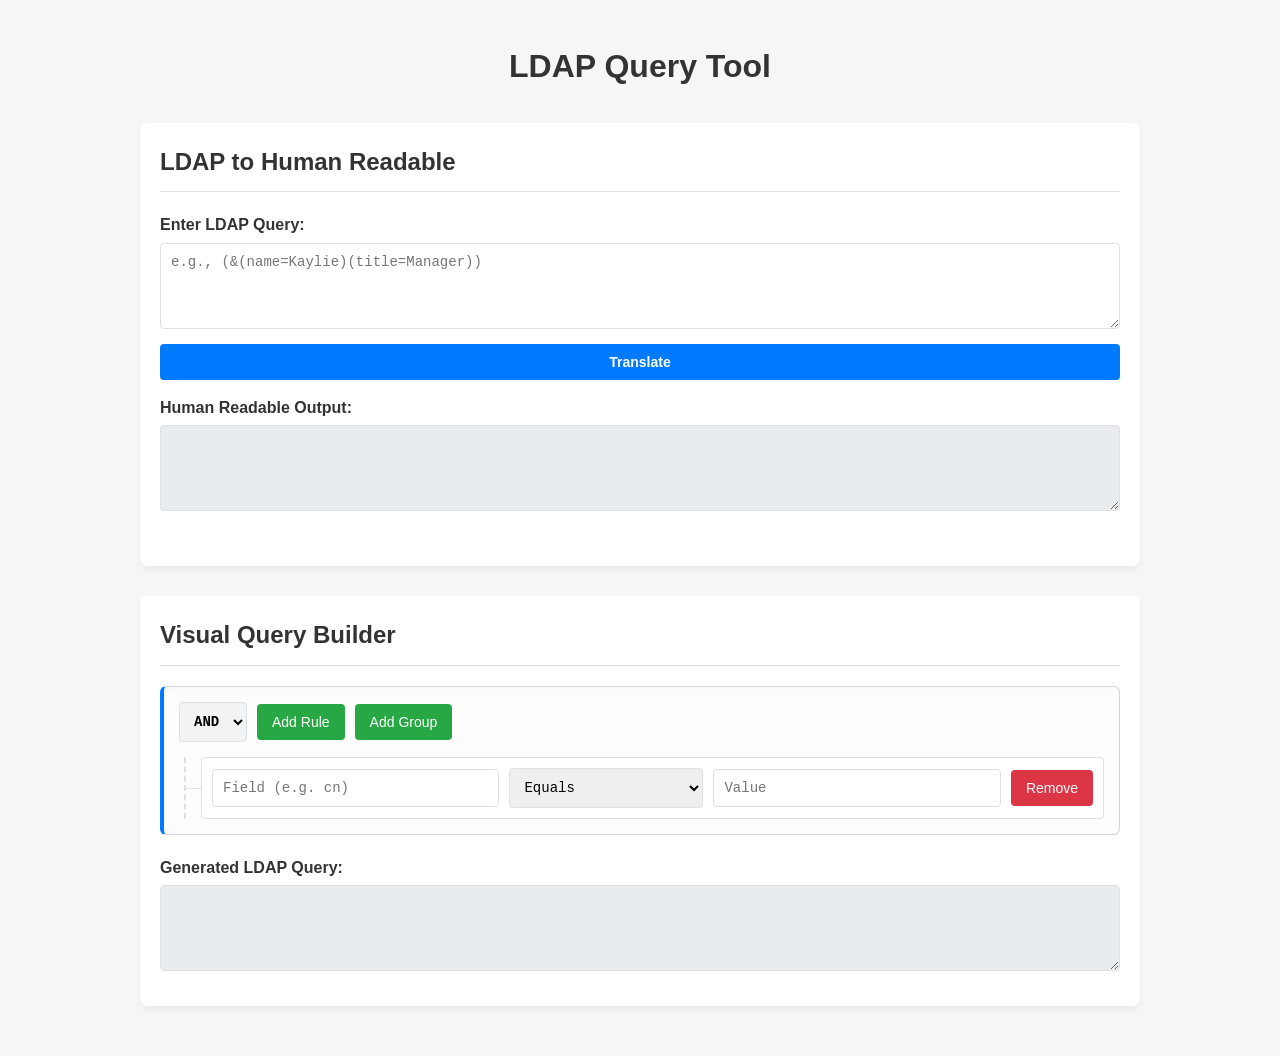
==== index.html @ 87a810b8 "feat: add LDAP query translator and visual builder Implemented a simple HTML/JS/CSS application to h" ====
<!DOCTYPE html>
<html lang="en">
<head>
    <meta charset="UTF-8">
    <meta name="viewport" content="width=device-width, initial-scale=1.0">
    <title>LDAP Query Tool</title>
    <link rel="stylesheet" href="styles.css">
</head>
<body>
    <div class="container">
        <h1>LDAP Query Tool</h1>

        <section id="translator-section" class="card">
            <h2>LDAP to Human Readable</h2>
            <div class="input-group">
                <label for="ldap-input">Enter LDAP Query:</label>
                <textarea id="ldap-input" rows="4" placeholder="e.g., (&(name=Kaylie)(title=Manager))"></textarea>
            </div>
            <button id="translate-btn">Translate</button>
            <div class="output-group">
                <label for="human-output">Human Readable Output:</label>
                <textarea id="human-output" rows="4" readonly></textarea>
            </div>
            <div id="translator-error" class="error-msg"></div>
        </section>

        <section id="builder-section" class="card">
            <h2>Visual Query Builder</h2>
            <div id="query-builder-root" class="query-builder-group">
                <!-- Javascript will populate this root group -->
            </div>

            <div class="output-group">
                <label for="builder-output">Generated LDAP Query:</label>
                <textarea id="builder-output" rows="4" readonly></textarea>
            </div>
        </section>
    </div>

    <!-- Templates for builder -->
    <template id="group-template">
        <div class="group-container">
            <div class="group-header">
                <select class="group-condition">
                    <option value="&">AND</option>
                    <option value="|">OR</option>
                    <option value="!">NOT</option>
                </select>
                <button class="add-rule-btn">Add Rule</button>
                <button class="add-group-btn">Add Group</button>
                <button class="remove-group-btn">Remove</button>
            </div>
            <div class="group-rules"></div>
        </div>
    </template>

    <template id="rule-template">
        <div class="rule-container">
            <input type="text" class="rule-field" placeholder="Field (e.g. cn)">
            <select class="rule-operator">
                <option value="=">Equals</option>
                <option value="~=">Approx (~=)</option>
                <option value=">=">Greater/Equal (>=)</option>
                <option value="<=">Less/Equal (<=)</option>
                <option value="contains">Contains (*val*)</option>
                <option value="starts">Starts With (val*)</option>
                <option value="ends">Ends With (*val)</option>
                <option value="present">Present (=*)</option>
            </select>
            <input type="text" class="rule-value" placeholder="Value">
            <button class="remove-rule-btn">Remove</button>
        </div>
    </template>

    <script src="app.js"></script>
</body>
</html>
---- styles.css ----
:root {
    --bg-color: #f4f7f6;
    --card-bg: #ffffff;
    --text-color: #333333;
    --border-color: #e0e0e0;
    --primary-color: #007bff;
    --primary-hover: #0056b3;
    --danger-color: #dc3545;
    --danger-hover: #a71d2a;
    --group-bg: #fdfdfd;
    --group-border: #d1d5db;
}

body {
    font-family: -apple-system, BlinkMacSystemFont, "Segoe UI", Roboto, Helvetica, Arial, sans-serif;
    background-color: var(--bg-color);
    color: var(--text-color);
    line-height: 1.6;
    margin: 0;
    padding: 20px;
}

.container {
    max-width: 1000px;
    margin: 0 auto;
}

h1 {
    text-align: center;
    margin-bottom: 30px;
}

.card {
    background: var(--card-bg);
    border-radius: 8px;
    padding: 20px;
    box-shadow: 0 4px 6px rgba(0, 0, 0, 0.05);
    margin-bottom: 30px;
}

.card h2 {
    margin-top: 0;
    border-bottom: 1px solid var(--border-color);
    padding-bottom: 10px;
    margin-bottom: 20px;
}

.input-group, .output-group {
    display: flex;
    flex-direction: column;
    margin-bottom: 15px;
}

label {
    font-weight: bold;
    margin-bottom: 5px;
}

textarea, input[type="text"], select {
    padding: 10px;
    border: 1px solid var(--border-color);
    border-radius: 4px;
    font-family: monospace;
    font-size: 14px;
}

textarea {
    resize: vertical;
}

textarea[readonly] {
    background-color: #e9ecef;
    color: #495057;
}

button {
    padding: 10px 15px;
    border: none;
    border-radius: 4px;
    cursor: pointer;
    font-size: 14px;
    transition: background-color 0.2s;
}

#translate-btn {
    background-color: var(--primary-color);
    color: white;
    width: 100%;
    margin-bottom: 15px;
    font-weight: bold;
}

#translate-btn:hover {
    background-color: var(--primary-hover);
}

.error-msg {
    color: var(--danger-color);
    font-weight: bold;
    min-height: 20px;
}

/* Builder Styles */

.query-builder-group {
    margin-bottom: 20px;
}

.group-container {
    background-color: var(--group-bg);
    border: 1px solid var(--group-border);
    border-radius: 6px;
    padding: 15px;
    margin-top: 10px;
    margin-bottom: 10px;
    position: relative;
    box-shadow: inset 0 2px 4px rgba(0, 0, 0, 0.02);
}

.group-container::before {
    content: '';
    position: absolute;
    left: -15px;
    top: 20px;
    width: 15px;
    height: 1px;
    background-color: var(--group-border);
}

.root-group::before {
    display: none;
}

.root-group {
    margin-top: 0;
    margin-left: 0;
    border-left: 4px solid var(--primary-color);
}

.group-header {
    display: flex;
    gap: 10px;
    margin-bottom: 15px;
    align-items: center;
}

.group-condition {
    font-weight: bold;
    background-color: #f1f3f5;
}

.add-rule-btn, .add-group-btn {
    background-color: #28a745;
    color: white;
}

.add-rule-btn:hover, .add-group-btn:hover {
    background-color: #218838;
}

.remove-group-btn, .remove-rule-btn {
    background-color: var(--danger-color);
    color: white;
    margin-left: auto;
}

.remove-group-btn:hover, .remove-rule-btn:hover {
    background-color: var(--danger-hover);
}

.group-rules {
    display: flex;
    flex-direction: column;
    gap: 10px;
    padding-left: 15px;
    border-left: 2px dashed var(--border-color);
    margin-left: 5px;
}

.rule-container {
    display: flex;
    gap: 10px;
    align-items: center;
    background: #fff;
    padding: 10px;
    border: 1px solid var(--border-color);
    border-radius: 4px;
    position: relative;
}

.rule-container::before {
    content: '';
    position: absolute;
    left: -17px;
    top: 50%;
    width: 17px;
    height: 1px;
    background-color: var(--border-color);
}

.rule-field, .rule-value {
    flex: 1;
}

.rule-operator {
    flex: 0 0 150px;
}

@media (max-width: 768px) {
    .rule-container {
        flex-direction: column;
        align-items: stretch;
    }
    .rule-container::before {
        display: none;
    }
    .remove-group-btn, .remove-rule-btn {
        margin-left: 0;
        margin-top: 10px;
    }
}
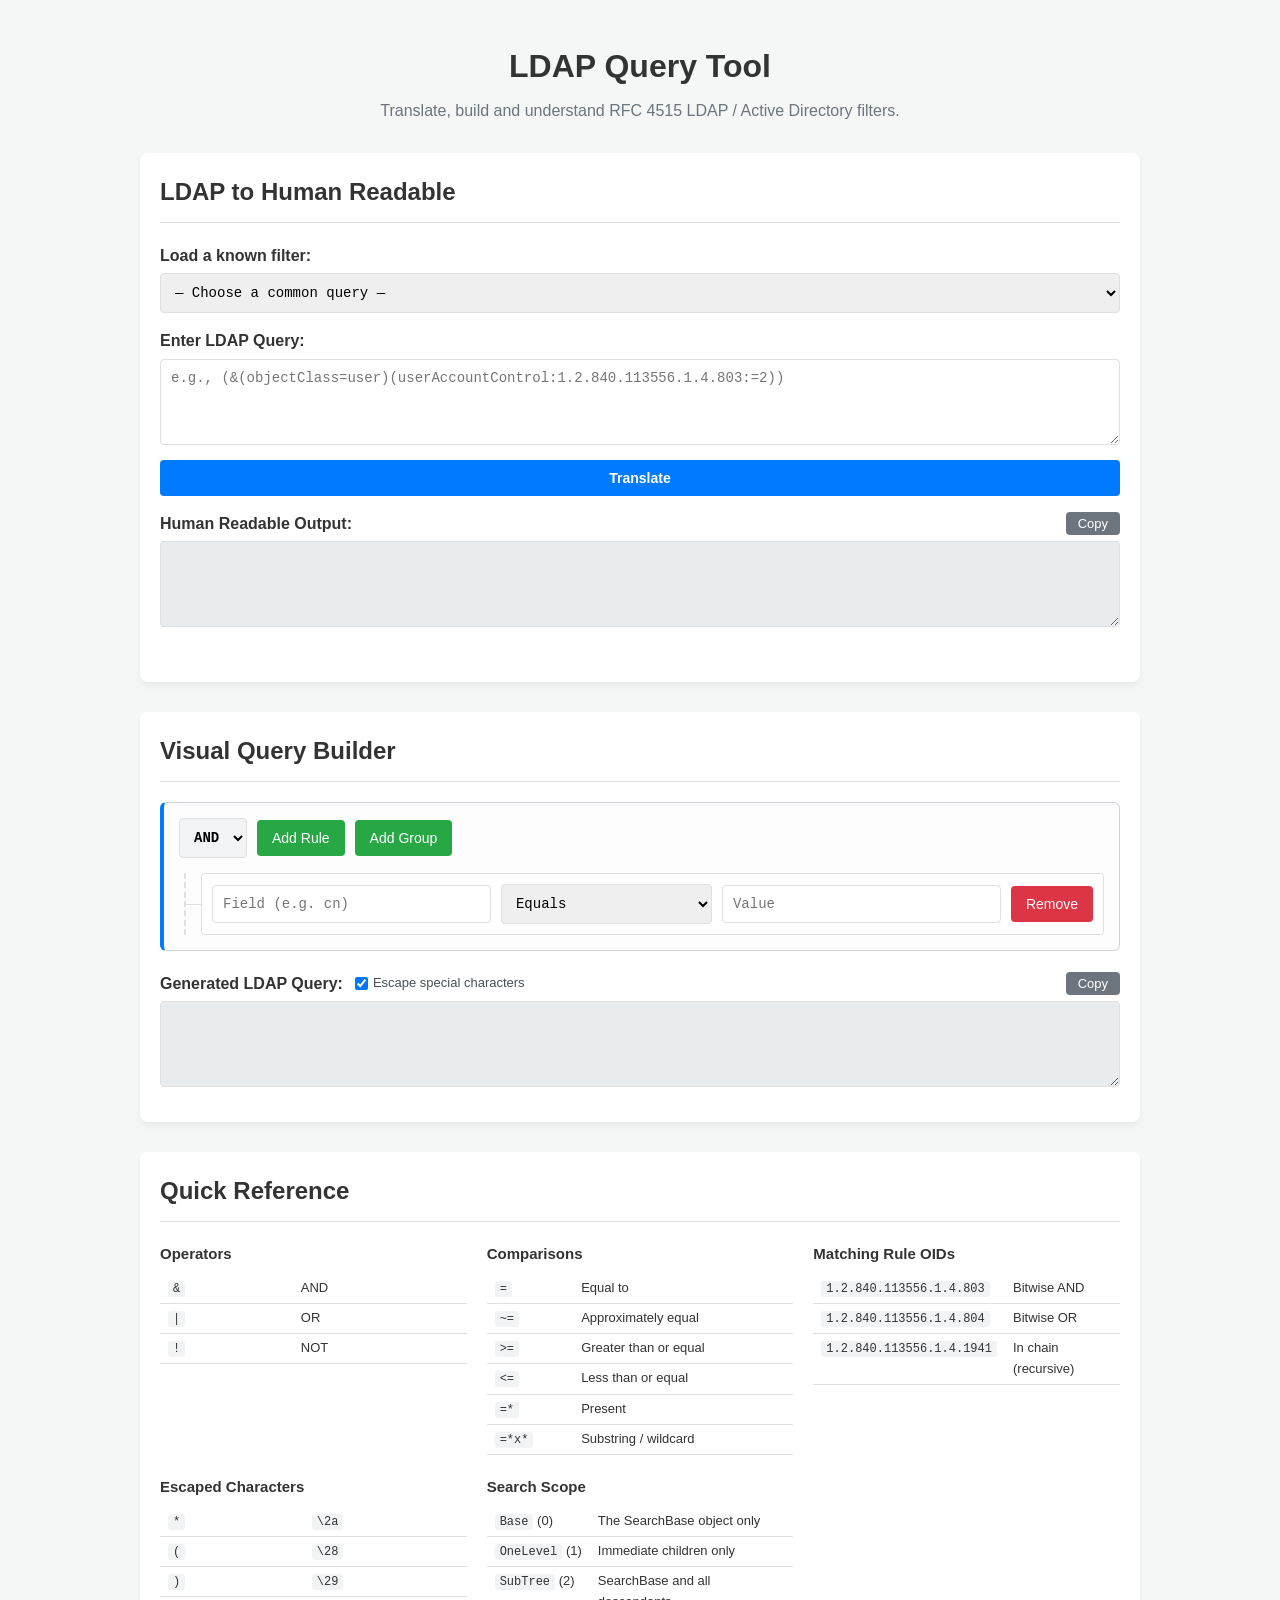
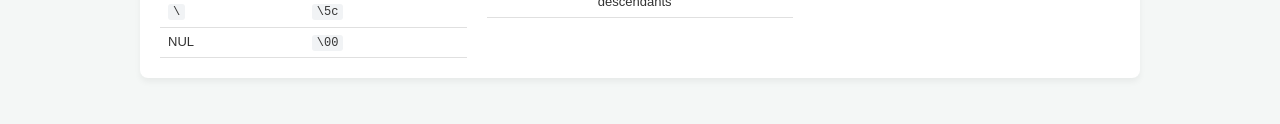
==== commit 663dab91: "feat: add extensible match, UAC decoding, escaping and query presets Expand the LDAP tool to cover t" ====
--- a/index.html
+++ b/index.html
@@ -9,16 +9,28 @@
 <body>
     <div class="container">
         <h1>LDAP Query Tool</h1>
+        <p class="subtitle">Translate, build and understand RFC 4515 LDAP / Active Directory filters.</p>
 
         <section id="translator-section" class="card">
             <h2>LDAP to Human Readable</h2>
+
+            <div class="input-group">
+                <label for="preset-select">Load a known filter:</label>
+                <select id="preset-select">
+                    <option value="">— Choose a common query —</option>
+                </select>
+            </div>
+
             <div class="input-group">
                 <label for="ldap-input">Enter LDAP Query:</label>
-                <textarea id="ldap-input" rows="4" placeholder="e.g., (&(name=Kaylie)(title=Manager))"></textarea>
+                <textarea id="ldap-input" rows="4" placeholder="e.g., (&(objectClass=user)(userAccountControl:1.2.840.113556.1.4.803:=2))"></textarea>
             </div>
             <button id="translate-btn">Translate</button>
             <div class="output-group">
-                <label for="human-output">Human Readable Output:</label>
+                <div class="output-header">
+                    <label for="human-output">Human Readable Output:</label>
+                    <button id="copy-human-btn" class="copy-btn" type="button">Copy</button>
+                </div>
                 <textarea id="human-output" rows="4" readonly></textarea>
             </div>
             <div id="translator-error" class="error-msg"></div>
@@ -31,11 +43,72 @@
             </div>
 
             <div class="output-group">
-                <label for="builder-output">Generated LDAP Query:</label>
+                <div class="output-header">
+                    <label for="builder-output">Generated LDAP Query:</label>
+                    <label class="escape-label" title="Hex-escape *, (, ), \\ and NUL inside values (RFC 4515)">
+                        <input type="checkbox" id="escape-toggle" checked>
+                        Escape special characters
+                    </label>
+                    <button id="copy-builder-btn" class="copy-btn" type="button">Copy</button>
+                </div>
                 <textarea id="builder-output" rows="4" readonly></textarea>
             </div>
         </section>
+
+        <section id="reference-section" class="card">
+            <h2>Quick Reference</h2>
+            <div class="reference-grid">
+                <div>
+                    <h3>Operators</h3>
+                    <table class="ref-table">
+                        <tr><td><code>&amp;</code></td><td>AND</td></tr>
+                        <tr><td><code>|</code></td><td>OR</td></tr>
+                        <tr><td><code>!</code></td><td>NOT</td></tr>
+                    </table>
+                </div>
+                <div>
+                    <h3>Comparisons</h3>
+                    <table class="ref-table">
+                        <tr><td><code>=</code></td><td>Equal to</td></tr>
+                        <tr><td><code>~=</code></td><td>Approximately equal</td></tr>
+                        <tr><td><code>&gt;=</code></td><td>Greater than or equal</td></tr>
+                        <tr><td><code>&lt;=</code></td><td>Less than or equal</td></tr>
+                        <tr><td><code>=*</code></td><td>Present</td></tr>
+                        <tr><td><code>=*x*</code></td><td>Substring / wildcard</td></tr>
+                    </table>
+                </div>
+                <div>
+                    <h3>Matching Rule OIDs</h3>
+                    <table class="ref-table">
+                        <tr><td><code>1.2.840.113556.1.4.803</code></td><td>Bitwise AND</td></tr>
+                        <tr><td><code>1.2.840.113556.1.4.804</code></td><td>Bitwise OR</td></tr>
+                        <tr><td><code>1.2.840.113556.1.4.1941</code></td><td>In chain (recursive)</td></tr>
+                    </table>
+                </div>
+                <div>
+                    <h3>Escaped Characters</h3>
+                    <table class="ref-table">
+                        <tr><td><code>*</code></td><td><code>\2a</code></td></tr>
+                        <tr><td><code>(</code></td><td><code>\28</code></td></tr>
+                        <tr><td><code>)</code></td><td><code>\29</code></td></tr>
+                        <tr><td><code>\</code></td><td><code>\5c</code></td></tr>
+                        <tr><td>NUL</td><td><code>\00</code></td></tr>
+                    </table>
+                </div>
+                <div>
+                    <h3>Search Scope</h3>
+                    <table class="ref-table">
+                        <tr><td><code>Base</code> (0)</td><td>The SearchBase object only</td></tr>
+                        <tr><td><code>OneLevel</code> (1)</td><td>Immediate children only</td></tr>
+                        <tr><td><code>SubTree</code> (2)</td><td>SearchBase and all descendants</td></tr>
+                    </table>
+                </div>
+            </div>
+        </section>
     </div>
+
+    <!-- Shared autocomplete source for attribute fields -->
+    <datalist id="attribute-list"></datalist>
 
     <!-- Templates for builder -->
     <template id="group-template">
@@ -56,22 +129,26 @@
 
     <template id="rule-template">
         <div class="rule-container">
-            <input type="text" class="rule-field" placeholder="Field (e.g. cn)">
+            <input type="text" class="rule-field" placeholder="Field (e.g. cn)" list="attribute-list">
             <select class="rule-operator">
                 <option value="=">Equals</option>
                 <option value="~=">Approx (~=)</option>
-                <option value=">=">Greater/Equal (>=)</option>
-                <option value="<=">Less/Equal (<=)</option>
+                <option value=">=">Greater/Equal (&gt;=)</option>
+                <option value="<=">Less/Equal (&lt;=)</option>
                 <option value="contains">Contains (*val*)</option>
                 <option value="starts">Starts With (val*)</option>
                 <option value="ends">Ends With (*val)</option>
                 <option value="present">Present (=*)</option>
+                <option value="bit_and">Bitwise AND (:803:=)</option>
+                <option value="bit_or">Bitwise OR (:804:=)</option>
+                <option value="in_chain">In Chain (:1941:=)</option>
             </select>
             <input type="text" class="rule-value" placeholder="Value">
             <button class="remove-rule-btn">Remove</button>
         </div>
     </template>
 
+    <script src="ldap-data.js"></script>
     <script src="app.js"></script>
 </body>
 </html>
--- a/styles.css
+++ b/styles.css
@@ -27,7 +27,14 @@
 
 h1 {
     text-align: center;
+    margin-bottom: 5px;
+}
+
+.subtitle {
+    text-align: center;
+    margin-top: 0;
     margin-bottom: 30px;
+    color: #6c757d;
 }
 
 .card {
@@ -98,6 +105,89 @@
     color: var(--danger-color);
     font-weight: bold;
     min-height: 20px;
+}
+
+/* Output header: label + copy button + options on one row */
+.output-header {
+    display: flex;
+    align-items: center;
+    gap: 12px;
+    margin-bottom: 5px;
+    flex-wrap: wrap;
+}
+
+.output-header label {
+    margin-bottom: 0;
+}
+
+.copy-btn {
+    background-color: #6c757d;
+    color: white;
+    padding: 4px 12px;
+    font-size: 13px;
+    margin-left: auto;
+}
+
+.copy-btn:hover {
+    background-color: #5a6268;
+}
+
+.copy-btn.copied {
+    background-color: #28a745;
+}
+
+.escape-label {
+    font-weight: normal;
+    font-size: 13px;
+    display: inline-flex;
+    align-items: center;
+    gap: 5px;
+    cursor: pointer;
+    color: #495057;
+}
+
+.escape-label input {
+    margin: 0;
+}
+
+#preset-select {
+    cursor: pointer;
+}
+
+/* Quick reference */
+.reference-grid {
+    display: grid;
+    grid-template-columns: repeat(auto-fit, minmax(240px, 1fr));
+    gap: 20px;
+}
+
+.reference-grid h3 {
+    margin: 0 0 8px;
+    font-size: 15px;
+}
+
+.ref-table {
+    width: 100%;
+    border-collapse: collapse;
+    font-size: 13px;
+}
+
+.ref-table td {
+    padding: 4px 8px;
+    border-bottom: 1px solid var(--border-color);
+    vertical-align: top;
+}
+
+.ref-table td:first-child {
+    white-space: nowrap;
+}
+
+.ref-table code {
+    background-color: #f1f3f5;
+    padding: 1px 5px;
+    border-radius: 3px;
+    font-size: 12px;
+    word-break: break-all;
 }
 
 /* Builder Styles */
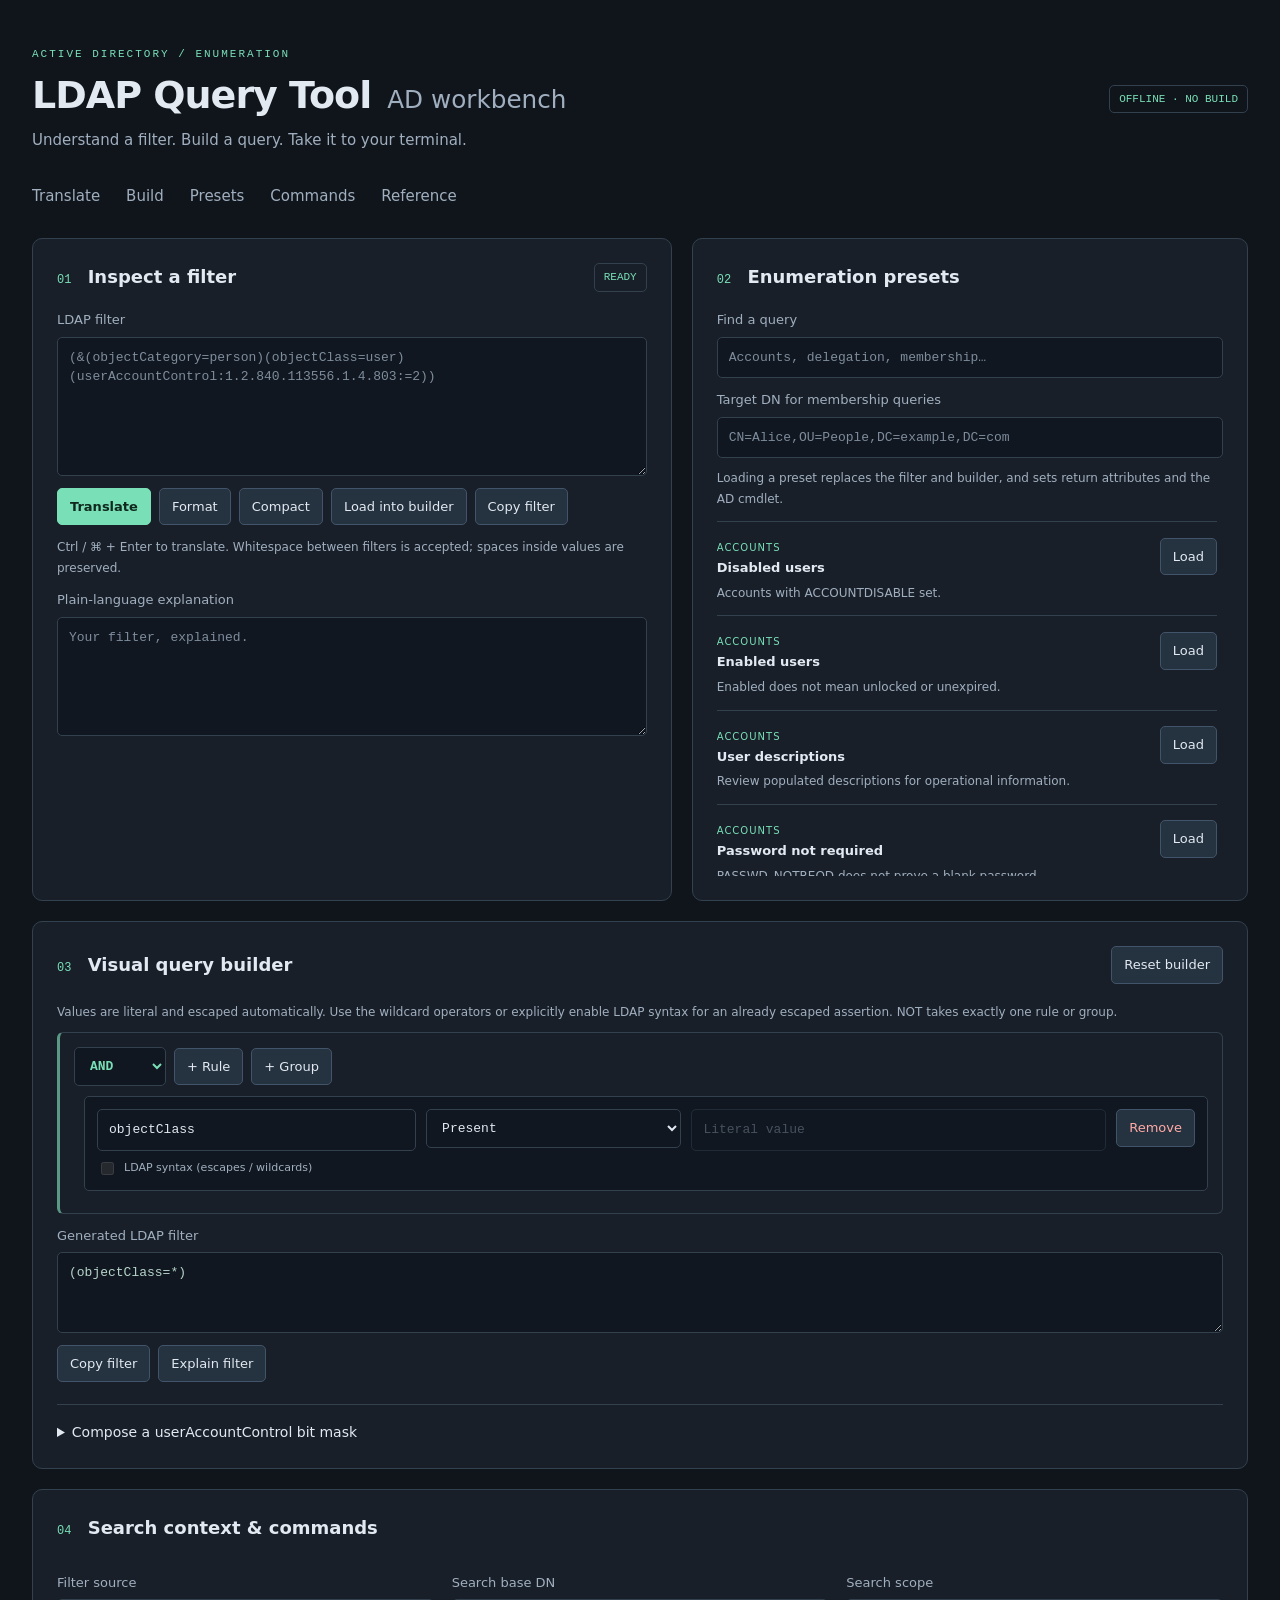
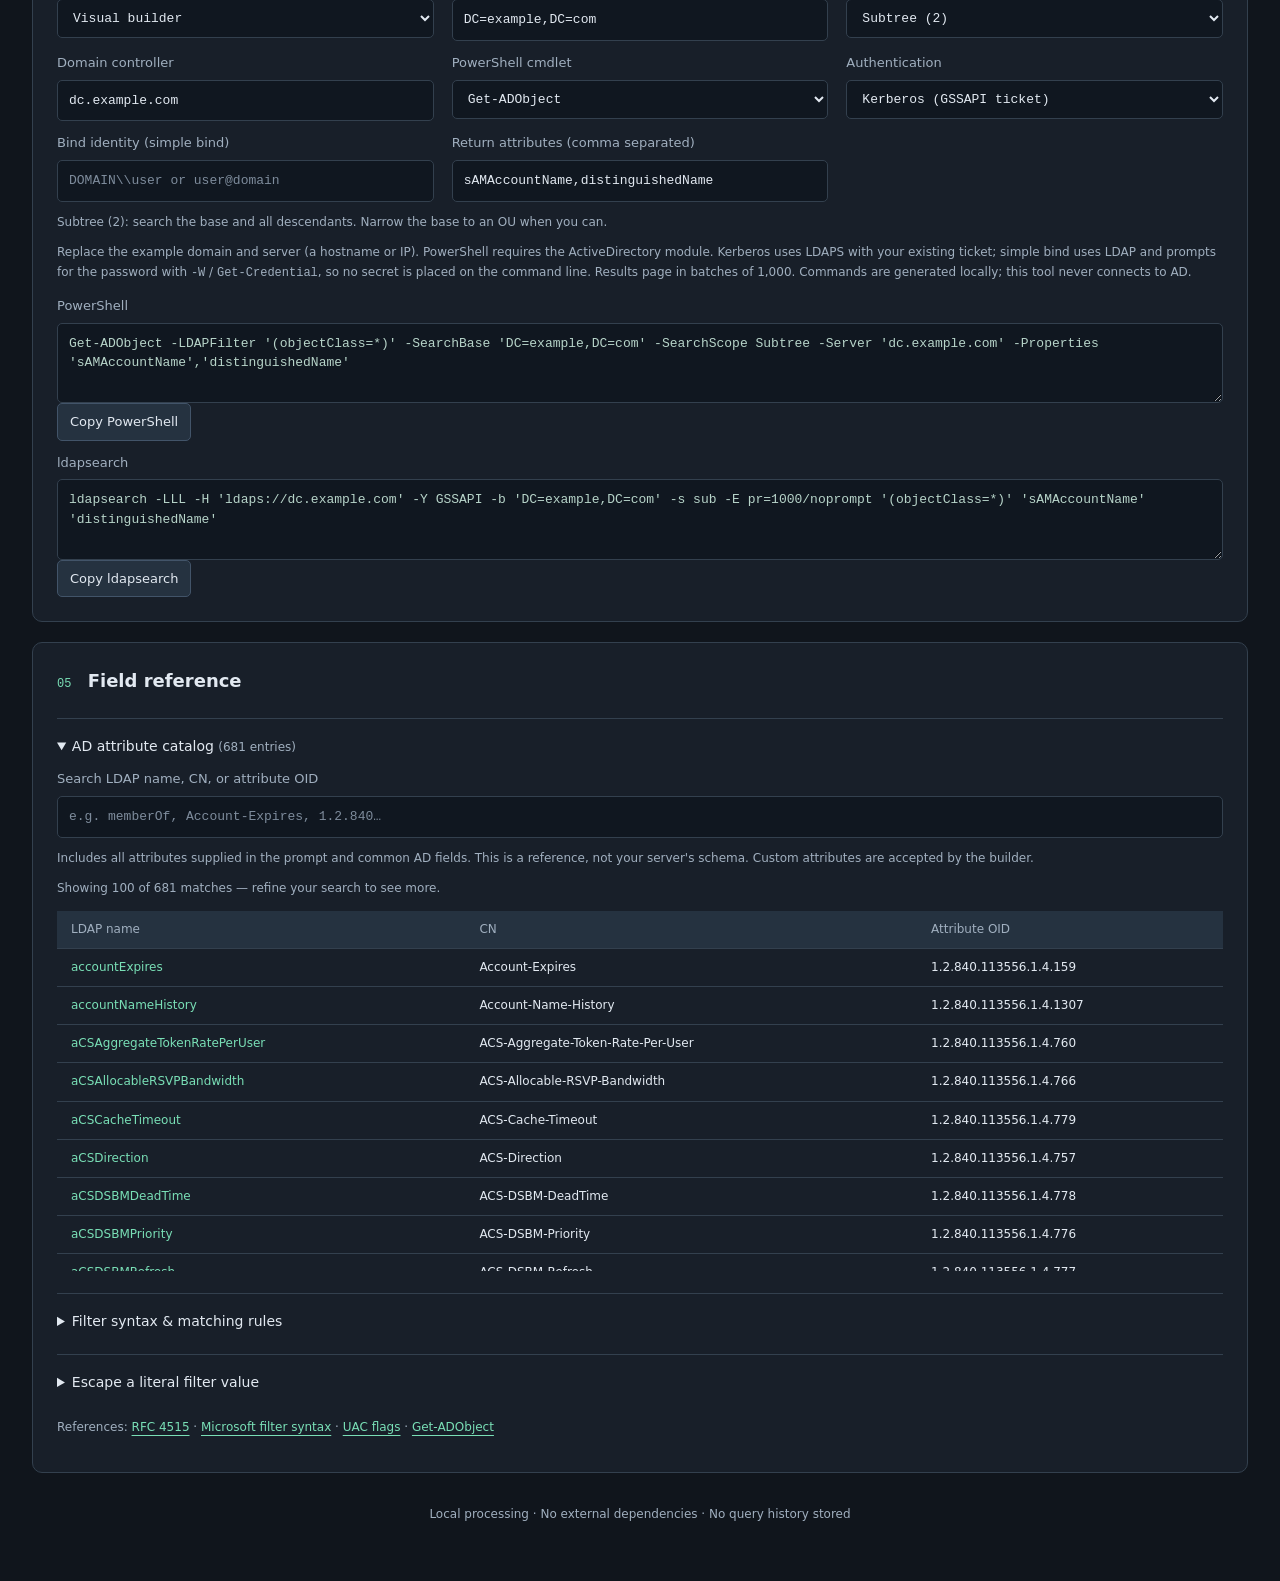
==== commit 010b71e5: "feat: rebuild as offline AD workbench with command generation Adopt a rigorous, dependency-free LDAP" ====
--- a/index.html
+++ b/index.html
@@ -3,152 +3,119 @@
 <head>
     <meta charset="UTF-8">
     <meta name="viewport" content="width=device-width, initial-scale=1.0">
-    <title>LDAP Query Tool</title>
+    <meta name="description" content="An offline LDAP filter workbench for Active Directory enumeration.">
+    <title>LDAP Query Tool · AD Workbench</title>
     <link rel="stylesheet" href="styles.css">
 </head>
 <body>
-    <div class="container">
-        <h1>LDAP Query Tool</h1>
-        <p class="subtitle">Translate, build and understand RFC 4515 LDAP / Active Directory filters.</p>
-
+<main class="container">
+    <header class="page-header">
+        <div><p class="eyebrow">ACTIVE DIRECTORY / ENUMERATION</p><h1>LDAP Query Tool<span>AD workbench</span></h1><p>Understand a filter. Build a query. Take it to your terminal.</p></div>
+        <span class="badge">OFFLINE · NO BUILD</span>
+    </header>
+    <nav aria-label="Workbench sections"><a href="#translator-section">Translate</a><a href="#builder-section">Build</a><a href="#presets-section">Presets</a><a href="#commands-section">Commands</a><a href="#reference-section">Reference</a></nav>
+    <div class="workspace">
         <section id="translator-section" class="card">
-            <h2>LDAP to Human Readable</h2>
-
-            <div class="input-group">
-                <label for="preset-select">Load a known filter:</label>
-                <select id="preset-select">
-                    <option value="">— Choose a common query —</option>
-                </select>
-            </div>
-
-            <div class="input-group">
-                <label for="ldap-input">Enter LDAP Query:</label>
-                <textarea id="ldap-input" rows="4" placeholder="e.g., (&(objectClass=user)(userAccountControl:1.2.840.113556.1.4.803:=2))"></textarea>
-            </div>
-            <button id="translate-btn">Translate</button>
-            <div class="output-group">
-                <div class="output-header">
-                    <label for="human-output">Human Readable Output:</label>
-                    <button id="copy-human-btn" class="copy-btn" type="button">Copy</button>
-                </div>
-                <textarea id="human-output" rows="4" readonly></textarea>
-            </div>
-            <div id="translator-error" class="error-msg"></div>
+            <div class="section-title"><h2><span>01</span> Inspect a filter</h2><span id="filter-status" class="badge">READY</span></div>
+            <label for="ldap-input">LDAP filter</label>
+            <textarea id="ldap-input" rows="6" spellcheck="false" placeholder="(&(objectCategory=person)(objectClass=user)(userAccountControl:1.2.840.113556.1.4.803:=2))"></textarea>
+            <div class="toolbar"><button id="translate-btn" class="primary">Translate</button><button id="format-btn">Format</button><button id="compact-btn">Compact</button><button id="import-btn">Load into builder</button><button data-copy="ldap-input">Copy filter</button></div>
+            <p class="hint">Ctrl / ⌘ + Enter to translate. Whitespace between filters is accepted; spaces inside values are preserved.</p>
+            <div id="translator-error" class="error-msg" role="alert"></div>
+            <label for="human-output">Plain-language explanation</label>
+            <textarea id="human-output" rows="5" readonly placeholder="Your filter, explained."></textarea>
+            <ul id="filter-notes" class="notes"></ul>
         </section>
-
-        <section id="builder-section" class="card">
-            <h2>Visual Query Builder</h2>
-            <div id="query-builder-root" class="query-builder-group">
-                <!-- Javascript will populate this root group -->
-            </div>
-
-            <div class="output-group">
-                <div class="output-header">
-                    <label for="builder-output">Generated LDAP Query:</label>
-                    <label class="escape-label" title="Hex-escape *, (, ), \\ and NUL inside values (RFC 4515)">
-                        <input type="checkbox" id="escape-toggle" checked>
-                        Escape special characters
-                    </label>
-                    <button id="copy-builder-btn" class="copy-btn" type="button">Copy</button>
-                </div>
-                <textarea id="builder-output" rows="4" readonly></textarea>
-            </div>
-        </section>
-
-        <section id="reference-section" class="card">
-            <h2>Quick Reference</h2>
-            <div class="reference-grid">
-                <div>
-                    <h3>Operators</h3>
-                    <table class="ref-table">
-                        <tr><td><code>&amp;</code></td><td>AND</td></tr>
-                        <tr><td><code>|</code></td><td>OR</td></tr>
-                        <tr><td><code>!</code></td><td>NOT</td></tr>
-                    </table>
-                </div>
-                <div>
-                    <h3>Comparisons</h3>
-                    <table class="ref-table">
-                        <tr><td><code>=</code></td><td>Equal to</td></tr>
-                        <tr><td><code>~=</code></td><td>Approximately equal</td></tr>
-                        <tr><td><code>&gt;=</code></td><td>Greater than or equal</td></tr>
-                        <tr><td><code>&lt;=</code></td><td>Less than or equal</td></tr>
-                        <tr><td><code>=*</code></td><td>Present</td></tr>
-                        <tr><td><code>=*x*</code></td><td>Substring / wildcard</td></tr>
-                    </table>
-                </div>
-                <div>
-                    <h3>Matching Rule OIDs</h3>
-                    <table class="ref-table">
-                        <tr><td><code>1.2.840.113556.1.4.803</code></td><td>Bitwise AND</td></tr>
-                        <tr><td><code>1.2.840.113556.1.4.804</code></td><td>Bitwise OR</td></tr>
-                        <tr><td><code>1.2.840.113556.1.4.1941</code></td><td>In chain (recursive)</td></tr>
-                    </table>
-                </div>
-                <div>
-                    <h3>Escaped Characters</h3>
-                    <table class="ref-table">
-                        <tr><td><code>*</code></td><td><code>\2a</code></td></tr>
-                        <tr><td><code>(</code></td><td><code>\28</code></td></tr>
-                        <tr><td><code>)</code></td><td><code>\29</code></td></tr>
-                        <tr><td><code>\</code></td><td><code>\5c</code></td></tr>
-                        <tr><td>NUL</td><td><code>\00</code></td></tr>
-                    </table>
-                </div>
-                <div>
-                    <h3>Search Scope</h3>
-                    <table class="ref-table">
-                        <tr><td><code>Base</code> (0)</td><td>The SearchBase object only</td></tr>
-                        <tr><td><code>OneLevel</code> (1)</td><td>Immediate children only</td></tr>
-                        <tr><td><code>SubTree</code> (2)</td><td>SearchBase and all descendants</td></tr>
-                    </table>
-                </div>
-            </div>
+        <section id="presets-section" class="card">
+            <div class="section-title"><h2><span>02</span> Enumeration presets</h2></div>
+            <label for="preset-search">Find a query</label><input id="preset-search" type="search" placeholder="Accounts, delegation, membership…">
+            <label for="preset-dn">Target DN for membership queries</label><input id="preset-dn" type="text" placeholder="CN=Alice,OU=People,DC=example,DC=com" spellcheck="false">
+            <p class="hint">Loading a preset replaces the filter and builder, and sets return attributes and the AD cmdlet.</p>
+            <div id="preset-error" class="error-msg" role="alert"></div>
+            <div id="preset-list" class="preset-list"></div>
         </section>
     </div>
-
-    <!-- Shared autocomplete source for attribute fields -->
-    <datalist id="attribute-list"></datalist>
-
-    <!-- Templates for builder -->
-    <template id="group-template">
-        <div class="group-container">
-            <div class="group-header">
-                <select class="group-condition">
-                    <option value="&">AND</option>
-                    <option value="|">OR</option>
-                    <option value="!">NOT</option>
-                </select>
-                <button class="add-rule-btn">Add Rule</button>
-                <button class="add-group-btn">Add Group</button>
-                <button class="remove-group-btn">Remove</button>
-            </div>
-            <div class="group-rules"></div>
+    <section id="builder-section" class="card">
+        <div class="section-title"><h2><span>03</span> Visual query builder</h2><button id="reset-builder">Reset builder</button></div>
+        <p class="hint">Values are literal and escaped automatically. Use the wildcard operators or explicitly enable LDAP syntax for an already escaped assertion. NOT takes exactly one rule or group.</p>
+        <div id="query-builder-root"></div>
+        <div id="builder-error" class="error-msg" role="alert"></div>
+        <label for="builder-output">Generated LDAP filter</label><textarea id="builder-output" rows="3" readonly></textarea>
+        <div class="toolbar"><button data-copy="builder-output">Copy filter</button><button id="inspect-builder">Explain filter</button></div>
+        <details><summary>Compose a userAccountControl bit mask</summary>
+            <p class="hint">Select flags, then add an extensible rule to the root group. Decimal masks are required by AD.</p>
+            <div id="uac-flags" class="flag-grid"></div>
+            <div class="toolbar"><label for="uac-mode">Match</label><select id="uac-mode"><option value="and">All selected bits (803)</option><option value="or">Any selected bit (804)</option></select><output id="uac-mask">0</output><button id="add-uac">Add mask to builder</button></div>
+            <div id="uac-error" class="error-msg" role="alert"></div>
+        </details>
+    </section>
+    <section id="commands-section" class="card">
+        <div class="section-title"><h2><span>04</span> Search context &amp; commands</h2></div>
+        <div class="form-grid">
+            <div><label for="command-source">Filter source</label><select id="command-source"><option value="builder">Visual builder</option><option value="translator">Filter input</option></select></div>
+            <div><label for="search-base">Search base DN</label><input id="search-base" type="text" value="DC=example,DC=com" spellcheck="false"></div>
+            <div><label for="search-scope">Search scope</label><select id="search-scope"><option value="Base">Base (0)</option><option value="OneLevel">OneLevel (1)</option><option value="Subtree" selected>Subtree (2)</option></select></div>
+            <div><label for="server">Domain controller</label><input id="server" type="text" value="dc.example.com" spellcheck="false"></div>
+            <div><label for="cmdlet">PowerShell cmdlet</label><select id="cmdlet"><option>Get-ADObject</option><option>Get-ADUser</option><option>Get-ADComputer</option><option>Get-ADGroup</option></select></div>
+            <div><label for="auth">Authentication</label><select id="auth"><option value="gssapi">Kerberos (GSSAPI ticket)</option><option value="simple">Simple bind (user + password)</option></select></div>
+            <div><label for="bind-user">Bind identity (simple bind)</label><input id="bind-user" type="text" placeholder="DOMAIN\\user or user@domain" spellcheck="false"></div>
+            <div><label for="properties">Return attributes (comma separated)</label><input id="properties" type="text" value="sAMAccountName,distinguishedName" spellcheck="false"></div>
         </div>
-    </template>
-
-    <template id="rule-template">
-        <div class="rule-container">
-            <input type="text" class="rule-field" placeholder="Field (e.g. cn)" list="attribute-list">
-            <select class="rule-operator">
-                <option value="=">Equals</option>
-                <option value="~=">Approx (~=)</option>
-                <option value=">=">Greater/Equal (&gt;=)</option>
-                <option value="<=">Less/Equal (&lt;=)</option>
-                <option value="contains">Contains (*val*)</option>
-                <option value="starts">Starts With (val*)</option>
-                <option value="ends">Ends With (*val)</option>
-                <option value="present">Present (=*)</option>
-                <option value="bit_and">Bitwise AND (:803:=)</option>
-                <option value="bit_or">Bitwise OR (:804:=)</option>
-                <option value="in_chain">In Chain (:1941:=)</option>
-            </select>
-            <input type="text" class="rule-value" placeholder="Value">
-            <button class="remove-rule-btn">Remove</button>
-        </div>
-    </template>
-
-    <script src="ldap-data.js"></script>
-    <script src="app.js"></script>
+        <p id="scope-help" class="hint"></p>
+        <p class="hint">Replace the example domain and server (a hostname or IP). PowerShell requires the ActiveDirectory module. Kerberos uses LDAPS with your existing ticket; simple bind uses LDAP and prompts for the password with <code>-W</code> / <code>Get-Credential</code>, so no secret is placed on the command line. Results page in batches of 1,000. Commands are generated locally; this tool never connects to AD.</p>
+        <div id="command-error" class="error-msg" role="alert"></div>
+        <label for="powershell-output">PowerShell</label><textarea id="powershell-output" rows="3" readonly></textarea><button data-copy="powershell-output">Copy PowerShell</button>
+        <label for="ldapsearch-output">ldapsearch</label><textarea id="ldapsearch-output" rows="3" readonly></textarea><button data-copy="ldapsearch-output">Copy ldapsearch</button>
+    </section>
+    <section id="reference-section" class="card">
+        <div class="section-title"><h2><span>05</span> Field reference</h2></div>
+        <details open><summary>AD attribute catalog <span id="attribute-count"></span></summary>
+            <label for="attribute-search">Search LDAP name, CN, or attribute OID</label><input id="attribute-search" type="search" placeholder="e.g. memberOf, Account-Expires, 1.2.840…">
+            <p class="hint">Includes all attributes supplied in the prompt and common AD fields. This is a reference, not your server's schema. Custom attributes are accepted by the builder.</p>
+            <p id="attribute-results" class="hint" aria-live="polite"></p><div class="table-scroll"><table><thead><tr><th>LDAP name</th><th>CN</th><th>Attribute OID</th></tr></thead><tbody id="attribute-table"></tbody></table></div>
+        </details>
+        <details><summary>Filter syntax &amp; matching rules</summary>
+            <div class="table-scroll"><table><thead><tr><th>Intent</th><th>Syntax</th><th>Meaning</th></tr></thead><tbody>
+                <tr><td>AND / OR / NOT</td><td><code>(&amp;(a=1)(b=2)) / (|(a=1)(b=2)) / (!(a=1))</code></td><td>AND and OR require children. NOT requires exactly one.</td></tr>
+                <tr><td>Equality / inequality</td><td><code>(cn=Alice) / (!(cn=Alice))</code></td><td>Negate an equality filter for not equal.</td></tr>
+                <tr><td>Presence / absence</td><td><code>(description=*) / (!(description=*))</code></td><td>Whether an attribute has a value.</td></tr>
+                <tr><td>Comparison</td><td><code>(logonCount&gt;=10) / (logonCount&lt;=10) / (cn~=Alice)</code></td><td>Bare &gt; and &lt; are invalid. Approximate matching depends on server support.</td></tr>
+                <tr><td>Substrings</td><td><code>(cn=Al*) / (cn=*ice) / (cn=*lic*)</code></td><td>Starts with / ends with / contains. Escape a literal star as \2a.</td></tr>
+                <tr><td>Bitwise AND</td><td><code>1.2.840.113556.1.4.803</code></td><td>All mask bits must be set.</td></tr>
+                <tr><td>Bitwise OR</td><td><code>1.2.840.113556.1.4.804</code></td><td>At least one mask bit must be set.</td></tr>
+                <tr><td>Recursive DN match</td><td><code>1.2.840.113556.1.4.1941</code></td><td>Follows DN links such as member or memberOf.</td></tr>
+                <tr><td>Extensible match</td><td><code>(userAccountControl:1.2.840.113556.1.4.803:=2)</code></td><td>Optional :dn includes DN attributes. Other matching rules depend on the directory.</td></tr>
+            </tbody></table></div>
+        </details>
+        <details><summary>Escape a literal filter value</summary>
+            <p class="hint">Filter escaping: * → \2a, ( → \28, ) → \29, backslash → \5c, NUL → \00. DN escaping is a separate layer: enter an already formed DN as a literal value.</p>
+            <label for="escape-input">Literal value</label><input id="escape-input" type="text" placeholder="Alice (Operations)*" spellcheck="false">
+            <label for="escape-output">LDAP-escaped value</label><textarea id="escape-output" rows="2" readonly></textarea><button data-copy="escape-output">Copy escaped value</button><div id="escape-error" class="error-msg" role="alert"></div>
+        </details>
+        <p class="hint sources">References: <a href="https://www.rfc-editor.org/rfc/rfc4515">RFC 4515</a> · <a href="https://learn.microsoft.com/en-us/windows/win32/adsi/search-filter-syntax">Microsoft filter syntax</a> · <a href="https://learn.microsoft.com/en-us/troubleshoot/windows-server/active-directory/useraccountcontrol-manipulate-account-properties">UAC flags</a> · <a href="https://learn.microsoft.com/en-us/powershell/module/activedirectory/get-adobject">Get-ADObject</a></p>
+    </section>
+    <footer>Local processing · No external dependencies · No query history stored</footer>
+    <p id="copy-status" role="status" aria-live="polite"></p>
+</main>
+<datalist id="attribute-options"></datalist>
+<datalist id="matching-rules"><option value="1.2.840.113556.1.4.803">Bitwise AND</option><option value="1.2.840.113556.1.4.804">Bitwise OR</option><option value="1.2.840.113556.1.4.1941">Recursive DN match</option></datalist>
+<template id="group-template">
+    <div class="group-container"><div class="group-header">
+        <select class="group-condition" aria-label="Group logic"><option value="&">AND</option><option value="|">OR</option><option value="!">NOT</option></select>
+        <button class="add-rule-btn">+ Rule</button><button class="add-group-btn">+ Group</button><button class="remove-group-btn danger">Remove group</button>
+    </div><div class="group-rules"></div></div>
+</template>
+<template id="rule-template">
+    <div class="rule-container"><div class="rule-main">
+        <input type="text" class="rule-field" list="attribute-options" placeholder="Attribute" aria-label="Attribute" spellcheck="false">
+        <select class="rule-operator" aria-label="Rule operator">
+            <option value="=">Equals</option><option value="!=">Not equal</option><option value="~=">Approximate (~=)</option><option value=">=">Greater or equal (&gt;=)</option><option value="<=">Less or equal (&lt;=)</option><option value="contains">Contains</option><option value="starts">Starts with</option><option value="ends">Ends with</option><option value="present">Present</option><option value="absent">Not present</option><option value=":=">Extensible match (OID)</option>
+        </select>
+        <input type="text" class="rule-value" placeholder="Literal value" aria-label="Assertion value" spellcheck="false"><button class="remove-rule-btn danger" aria-label="Remove rule">Remove</button>
+    </div><div class="rule-options"><label class="check"><input type="checkbox" class="rule-raw">LDAP syntax (escapes / wildcards)</label>
+        <div class="extensible-options" hidden><input type="text" class="rule-oid" list="matching-rules" placeholder="Matching rule OID or name" aria-label="Matching rule" spellcheck="false"><label class="check"><input type="checkbox" class="rule-dn">Include DN attributes (:dn)</label></div>
+    </div></div>
+</template>
+<script src="ldap.js"></script><script src="attributes.js"></script><script src="presets.js"></script><script src="app.js"></script>
 </body>
 </html>
--- a/styles.css
+++ b/styles.css
@@ -1,311 +1,78 @@
-:root {
-    --bg-color: #f4f7f6;
-    --card-bg: #ffffff;
-    --text-color: #333333;
-    --border-color: #e0e0e0;
-    --primary-color: #007bff;
-    --primary-hover: #0056b3;
-    --danger-color: #dc3545;
-    --danger-hover: #a71d2a;
-    --group-bg: #fdfdfd;
-    --group-border: #d1d5db;
-}
-
-body {
-    font-family: -apple-system, BlinkMacSystemFont, "Segoe UI", Roboto, Helvetica, Arial, sans-serif;
-    background-color: var(--bg-color);
-    color: var(--text-color);
-    line-height: 1.6;
-    margin: 0;
-    padding: 20px;
-}
-
-.container {
-    max-width: 1000px;
-    margin: 0 auto;
-}
-
-h1 {
-    text-align: center;
-    margin-bottom: 5px;
-}
-
-.subtitle {
-    text-align: center;
-    margin-top: 0;
-    margin-bottom: 30px;
-    color: #6c757d;
-}
-
-.card {
-    background: var(--card-bg);
-    border-radius: 8px;
-    padding: 20px;
-    box-shadow: 0 4px 6px rgba(0, 0, 0, 0.05);
-    margin-bottom: 30px;
-}
-
-.card h2 {
-    margin-top: 0;
-    border-bottom: 1px solid var(--border-color);
-    padding-bottom: 10px;
-    margin-bottom: 20px;
-}
-
-.input-group, .output-group {
-    display: flex;
-    flex-direction: column;
-    margin-bottom: 15px;
-}
-
-label {
-    font-weight: bold;
-    margin-bottom: 5px;
-}
-
-textarea, input[type="text"], select {
-    padding: 10px;
-    border: 1px solid var(--border-color);
-    border-radius: 4px;
-    font-family: monospace;
-    font-size: 14px;
-}
-
-textarea {
-    resize: vertical;
-}
-
-textarea[readonly] {
-    background-color: #e9ecef;
-    color: #495057;
-}
-
-button {
-    padding: 10px 15px;
-    border: none;
-    border-radius: 4px;
-    cursor: pointer;
-    font-size: 14px;
-    transition: background-color 0.2s;
-}
-
-#translate-btn {
-    background-color: var(--primary-color);
-    color: white;
-    width: 100%;
-    margin-bottom: 15px;
-    font-weight: bold;
-}
-
-#translate-btn:hover {
-    background-color: var(--primary-hover);
-}
-
-.error-msg {
-    color: var(--danger-color);
-    font-weight: bold;
-    min-height: 20px;
-}
-
-/* Output header: label + copy button + options on one row */
-.output-header {
-    display: flex;
-    align-items: center;
-    gap: 12px;
-    margin-bottom: 5px;
-    flex-wrap: wrap;
-}
-
-.output-header label {
-    margin-bottom: 0;
-}
-
-.copy-btn {
-    background-color: #6c757d;
-    color: white;
-    padding: 4px 12px;
-    font-size: 13px;
-    margin-left: auto;
-}
-
-.copy-btn:hover {
-    background-color: #5a6268;
-}
-
-.copy-btn.copied {
-    background-color: #28a745;
-}
-
-.escape-label {
-    font-weight: normal;
-    font-size: 13px;
-    display: inline-flex;
-    align-items: center;
-    gap: 5px;
-    cursor: pointer;
-    color: #495057;
-}
-
-.escape-label input {
-    margin: 0;
-}
-
-#preset-select {
-    cursor: pointer;
-}
-
-/* Quick reference */
-.reference-grid {
-    display: grid;
-    grid-template-columns: repeat(auto-fit, minmax(240px, 1fr));
-    gap: 20px;
-}
-
-.reference-grid h3 {
-    margin: 0 0 8px;
-    font-size: 15px;
-}
-
-.ref-table {
-    width: 100%;
-    border-collapse: collapse;
-    font-size: 13px;
-}
-
-.ref-table td {
-    padding: 4px 8px;
-    border-bottom: 1px solid var(--border-color);
-    vertical-align: top;
-}
-
-.ref-table td:first-child {
-    white-space: nowrap;
-}
-
-.ref-table code {
-    background-color: #f1f3f5;
-    padding: 1px 5px;
-    border-radius: 3px;
-    font-size: 12px;
-    word-break: break-all;
-}
-
-/* Builder Styles */
-
-.query-builder-group {
-    margin-bottom: 20px;
-}
-
-.group-container {
-    background-color: var(--group-bg);
-    border: 1px solid var(--group-border);
-    border-radius: 6px;
-    padding: 15px;
-    margin-top: 10px;
-    margin-bottom: 10px;
-    position: relative;
-    box-shadow: inset 0 2px 4px rgba(0, 0, 0, 0.02);
-}
-
-.group-container::before {
-    content: '';
-    position: absolute;
-    left: -15px;
-    top: 20px;
-    width: 15px;
-    height: 1px;
-    background-color: var(--group-border);
-}
-
-.root-group::before {
-    display: none;
-}
-
-.root-group {
-    margin-top: 0;
-    margin-left: 0;
-    border-left: 4px solid var(--primary-color);
-}
-
-.group-header {
-    display: flex;
-    gap: 10px;
-    margin-bottom: 15px;
-    align-items: center;
-}
-
-.group-condition {
-    font-weight: bold;
-    background-color: #f1f3f5;
-}
-
-.add-rule-btn, .add-group-btn {
-    background-color: #28a745;
-    color: white;
-}
-
-.add-rule-btn:hover, .add-group-btn:hover {
-    background-color: #218838;
-}
-
-.remove-group-btn, .remove-rule-btn {
-    background-color: var(--danger-color);
-    color: white;
-    margin-left: auto;
-}
-
-.remove-group-btn:hover, .remove-rule-btn:hover {
-    background-color: var(--danger-hover);
-}
-
-.group-rules {
-    display: flex;
-    flex-direction: column;
-    gap: 10px;
-    padding-left: 15px;
-    border-left: 2px dashed var(--border-color);
-    margin-left: 5px;
-}
-
-.rule-container {
-    display: flex;
-    gap: 10px;
-    align-items: center;
-    background: #fff;
-    padding: 10px;
-    border: 1px solid var(--border-color);
-    border-radius: 4px;
-    position: relative;
-}
-
-.rule-container::before {
-    content: '';
-    position: absolute;
-    left: -17px;
-    top: 50%;
-    width: 17px;
-    height: 1px;
-    background-color: var(--border-color);
-}
-
-.rule-field, .rule-value {
-    flex: 1;
-}
-
-.rule-operator {
-    flex: 0 0 150px;
-}
-
-@media (max-width: 768px) {
-    .rule-container {
-        flex-direction: column;
-        align-items: stretch;
-    }
-    .rule-container::before {
-        display: none;
-    }
-    .remove-group-btn, .remove-rule-btn {
-        margin-left: 0;
-        margin-top: 10px;
-    }
-}
+:root { color-scheme: dark; --bg: #10151c; --card: #181f29; --input: #101720; --line: #33404e; --text: #e2e9f1; --muted: #a0afbf; --accent: #79dfb6; --error: #ffaaa5; }
+* { box-sizing: border-box; }
+html { scroll-behavior: smooth; }
+body { margin: 0; background: var(--bg); color: var(--text); font: 15px/1.6 system-ui, -apple-system, sans-serif; }
+.container { max-width: 1420px; padding: 36px 32px; margin: auto; }
+.page-header { display: flex; align-items: center; justify-content: space-between; gap: 20px; }
+h1 { margin: 4px 0; font-size: clamp(26px, 3vw, 38px); letter-spacing: -1px; line-height: 1.2; }
+h1 span { display: inline-block; color: var(--muted); margin-left: 16px; font-weight: 400; font-size: .65em; letter-spacing: 0; }
+p { margin: 10px 0; }
+.page-header p { color: var(--muted); }
+.page-header .eyebrow { color: var(--accent); letter-spacing: 2px; font: 11px/1.5 monospace; }
+.badge { flex-shrink: 0; color: var(--accent); border: 1px solid var(--line); border-radius: 5px; padding: 5px 9px; font: 11px/1.5 monospace; }
+nav { display: flex; gap: 26px; padding: 22px 0; margin-bottom: 8px; overflow-x: auto; }
+a { color: var(--accent); text-underline-offset: 4px; }
+nav a { text-decoration: none; color: var(--muted); }
+nav a:hover { color: var(--accent); }
+.workspace { display: grid; grid-template-columns: 1.15fr 1fr; gap: 20px; align-items: stretch; }
+.card { min-width: 0; padding: 24px; background: var(--card); border: 1px solid var(--line); border-radius: 10px; margin-bottom: 20px; scroll-margin-top: 16px; }
+.section-title { display: flex; align-items: center; justify-content: space-between; gap: 12px; margin-bottom: 18px; }
+h2 { font-size: 18px; margin: 0; font-weight: 600; }
+h2 span { color: var(--accent); font: 12px monospace; margin-right: 10px; }
+label { display: block; font-size: 13px; margin: 12px 0 6px; color: var(--muted); }
+input:not([type=checkbox]), textarea, select { display: block; width: 100%; min-width: 0; border: 1px solid var(--line); background: var(--input); color: var(--text); border-radius: 5px; padding: 10px 11px; font: 13px/1.5 ui-monospace, SFMono-Regular, Consolas, monospace; }
+textarea { resize: vertical; tab-size: 2; }
+textarea[readonly] { color: #b7d4c9; }
+input::placeholder, textarea::placeholder { color: #7e8c9c; opacity: 1; }
+button { background: #253240; color: var(--text); border: 1px solid #425469; border-radius: 5px; padding: 8px 12px; font: 13px/1.5 system-ui, sans-serif; cursor: pointer; }
+button:hover { background: #34465a; }
+button.primary { background: var(--accent); color: #10281e; border-color: var(--accent); font-weight: 650; }
+button.danger { color: var(--error); }
+button:disabled { opacity: .45; cursor: not-allowed; }
+input:disabled { opacity: .5; }
+:focus-visible { outline: 2px solid var(--accent); outline-offset: 3px; }
+.toolbar { display: flex; flex-wrap: wrap; align-items: center; gap: 8px; margin: 12px 0; }
+.toolbar select { width: auto; }
+.toolbar label { margin: 0; }
+.hint { color: var(--muted); font-size: 12px; line-height: 1.7; }
+.error-msg { color: var(--error); font-size: 13px; overflow-wrap: anywhere; }
+.error-msg:not(:empty) { margin: 12px 0; }
+.notes { padding-left: 20px; color: #e6c782; font-size: 12px; }
+.notes:empty { display: none; }
+.preset-list { max-height: 355px; overflow-y: auto; margin-top: 12px; padding-right: 6px; }
+.preset { padding: 12px 0; border-top: 1px solid var(--line); display: grid; grid-template-columns: 1fr auto; gap: 4px 12px; align-items: center; }
+.preset h3 { font-size: 13px; margin: 0; font-weight: 600; }
+.preset p { grid-column: 1 / -1; margin: 0; }
+.preset small { color: var(--accent); font-size: 10px; text-transform: uppercase; letter-spacing: 1px; }
+.group-container { border: 1px solid var(--line); border-left: 3px solid #5b9986; padding: 14px; border-radius: 6px; margin: 10px 0; min-width: 0; }
+.group-header { display: flex; flex-wrap: wrap; gap: 8px; align-items: center; margin-bottom: 10px; }
+.group-condition { width: 92px; color: var(--accent); font-weight: bold; }
+.remove-group-btn { margin-left: auto; }
+.group-rules { padding-left: 10px; }
+.rule-container { background: var(--input); padding: 12px; margin: 8px 0; border: 1px solid var(--line); border-radius: 5px; }
+.rule-main { display: grid; grid-template-columns: minmax(120px, 1fr) minmax(125px, .8fr) minmax(140px, 1.3fr) auto; gap: 10px; align-items: start; }
+.rule-options { display: flex; flex-wrap: wrap; gap: 8px 22px; align-items: center; margin-top: 8px; }
+.check { display: flex; align-items: center; gap: 7px; margin: 0; font-size: 11px; }
+input[type=checkbox] { accent-color: var(--accent); flex-shrink: 0; }
+.extensible-options { display: flex; flex: 1; flex-wrap: wrap; gap: 12px; align-items: center; }
+.extensible-options input[type=text] { flex: 1; min-width: 220px; }
+[hidden] { display: none !important; }
+.form-grid { display: grid; grid-template-columns: repeat(3, minmax(0, 1fr)); gap: 0 18px; }
+details { border-top: 1px solid var(--line); margin-top: 22px; padding-top: 16px; }
+summary { cursor: pointer; font-size: 14px; color: var(--text); }
+summary span { color: var(--muted); font-size: 12px; }
+.flag-grid { display: grid; grid-template-columns: repeat(auto-fit, minmax(270px, 1fr)); gap: 10px; margin: 18px 0; }
+.flag-grid label { font-family: monospace; overflow-wrap: anywhere; }
+output { color: var(--accent); font-family: monospace; padding: 0 10px; }
+.table-scroll { max-height: 360px; overflow: auto; margin-top: 12px; }
+table { border-collapse: collapse; width: 100%; text-align: left; font-size: 12px; }
+th, td { padding: 9px 14px; border-bottom: 1px solid var(--line); overflow-wrap: anywhere; }
+th { position: sticky; top: 0; background: #253240; color: var(--muted); font-weight: 500; }
+td:first-child { color: var(--accent); }
+code { font-family: ui-monospace, monospace; }
+.sources { margin-top: 24px; }
+#copy-status:not(:empty) { position: fixed; bottom: 20px; right: 20px; max-width: 90vw; padding: 12px 20px; border: 1px solid var(--accent); background: var(--card); border-radius: 6px; box-shadow: 0 5px 25px #0008; }
+footer { text-align: center; color: var(--muted); font-size: 12px; padding: 12px; }
+@media (max-width: 1050px) { .workspace { grid-template-columns: 1fr; } .form-grid { grid-template-columns: 1fr 1fr; } }
+@media (max-width: 700px) { .container { padding: 20px 12px; } .card { padding: 16px; } .page-header { align-items: flex-start; flex-direction: column; } h1 span { display: block; margin: 10px 0 0; } .form-grid, .rule-main { grid-template-columns: 1fr; } .group-rules { padding-left: 0; } .group-container { padding: 8px; } .section-title { align-items: flex-start; flex-wrap: wrap; } nav { gap: 22px; } .toolbar select { max-width: 100%; } }
+@media (prefers-reduced-motion: reduce) { html { scroll-behavior: auto; } }
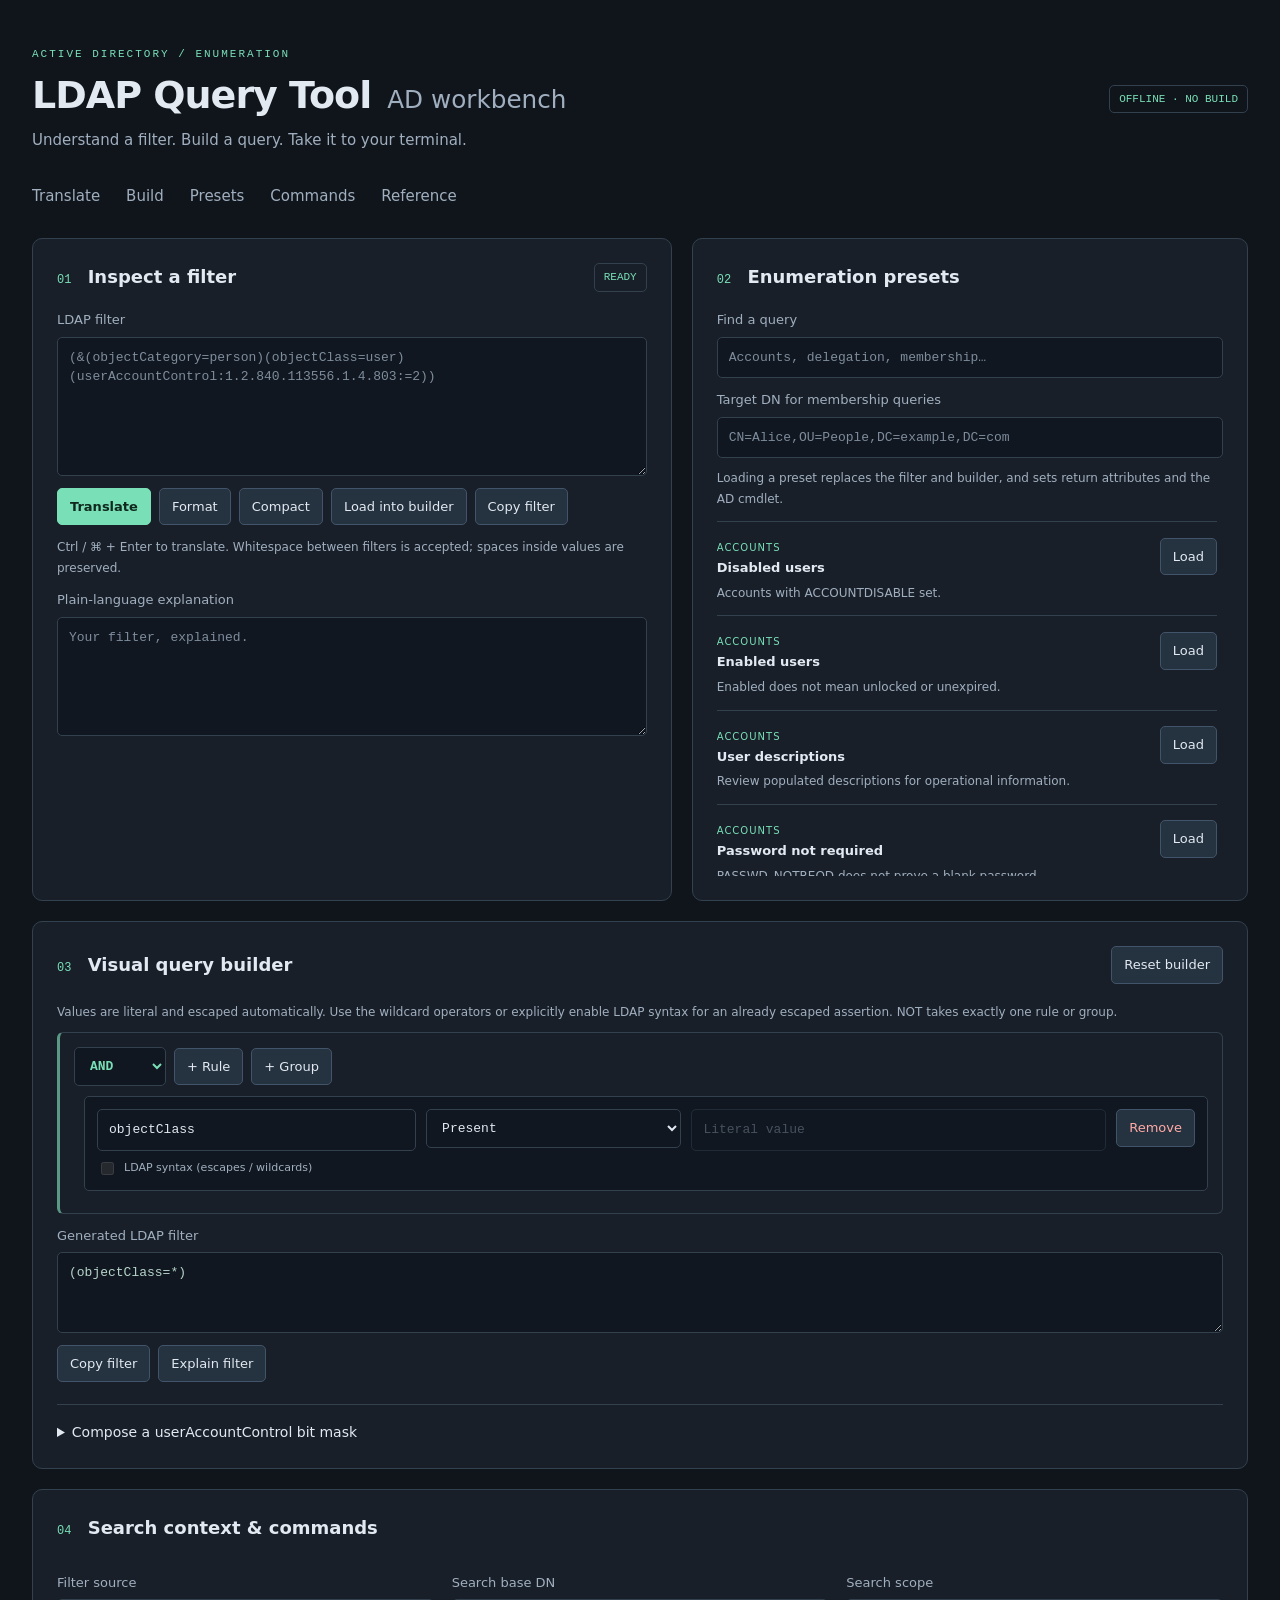
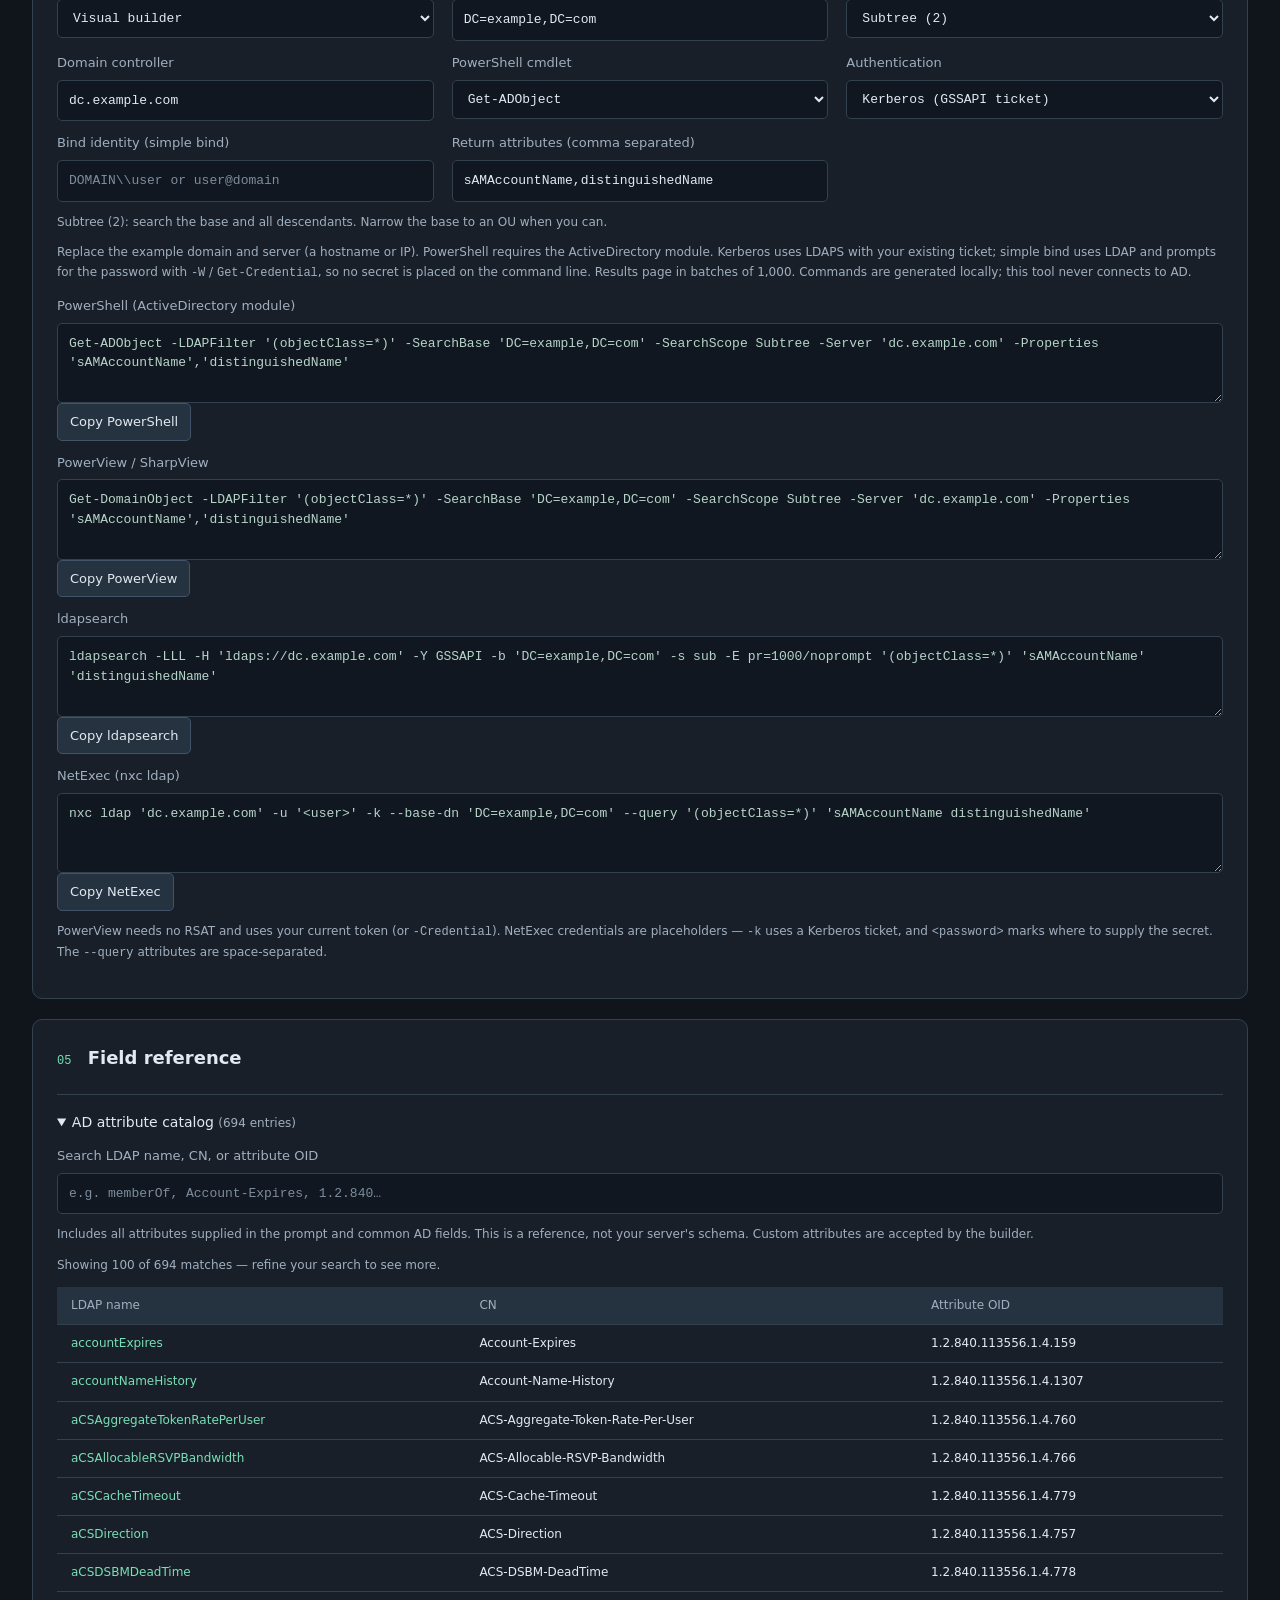
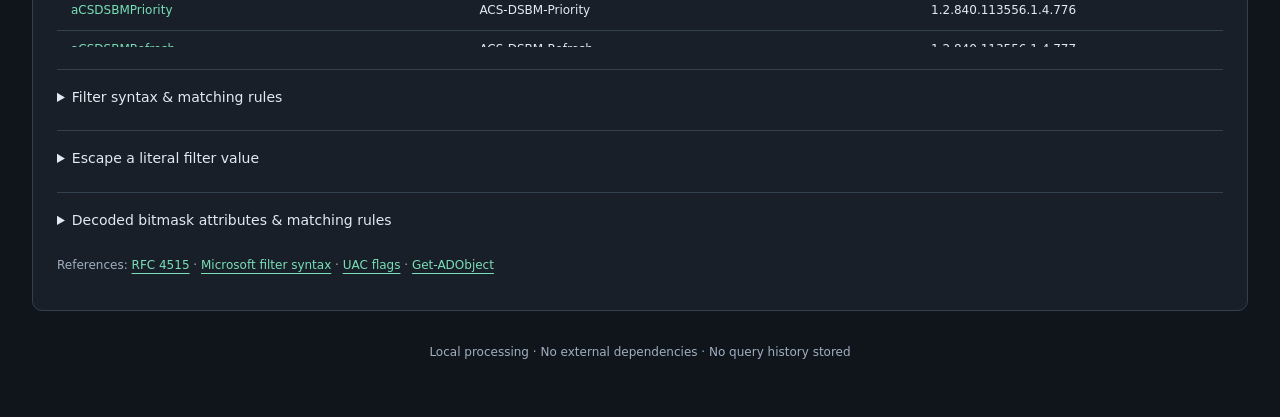
==== commit e4d4e006: "feat: PowerView/NetExec output, AD CS & attack-primitive presets, flag decoders Expands the workbenc" ====
--- a/index.html
+++ b/index.html
@@ -64,8 +64,11 @@
         <p id="scope-help" class="hint"></p>
         <p class="hint">Replace the example domain and server (a hostname or IP). PowerShell requires the ActiveDirectory module. Kerberos uses LDAPS with your existing ticket; simple bind uses LDAP and prompts for the password with <code>-W</code> / <code>Get-Credential</code>, so no secret is placed on the command line. Results page in batches of 1,000. Commands are generated locally; this tool never connects to AD.</p>
         <div id="command-error" class="error-msg" role="alert"></div>
-        <label for="powershell-output">PowerShell</label><textarea id="powershell-output" rows="3" readonly></textarea><button data-copy="powershell-output">Copy PowerShell</button>
+        <label for="powershell-output">PowerShell (ActiveDirectory module)</label><textarea id="powershell-output" rows="3" readonly></textarea><button data-copy="powershell-output">Copy PowerShell</button>
+        <label for="powerview-output">PowerView / SharpView</label><textarea id="powerview-output" rows="3" readonly></textarea><button data-copy="powerview-output">Copy PowerView</button>
         <label for="ldapsearch-output">ldapsearch</label><textarea id="ldapsearch-output" rows="3" readonly></textarea><button data-copy="ldapsearch-output">Copy ldapsearch</button>
+        <label for="netexec-output">NetExec (nxc ldap)</label><textarea id="netexec-output" rows="3" readonly></textarea><button data-copy="netexec-output">Copy NetExec</button>
+        <p class="hint">PowerView needs no RSAT and uses your current token (or <code>-Credential</code>). NetExec credentials are placeholders — <code>-k</code> uses a Kerberos ticket, and <code>&lt;password&gt;</code> marks where to supply the secret. The <code>--query</code> attributes are space-separated.</p>
     </section>
     <section id="reference-section" class="card">
         <div class="section-title"><h2><span>05</span> Field reference</h2></div>
@@ -91,6 +94,18 @@
             <p class="hint">Filter escaping: * → \2a, ( → \28, ) → \29, backslash → \5c, NUL → \00. DN escaping is a separate layer: enter an already formed DN as a literal value.</p>
             <label for="escape-input">Literal value</label><input id="escape-input" type="text" placeholder="Alice (Operations)*" spellcheck="false">
             <label for="escape-output">LDAP-escaped value</label><textarea id="escape-output" rows="2" readonly></textarea><button data-copy="escape-output">Copy escaped value</button><div id="escape-error" class="error-msg" role="alert"></div>
+        </details>
+        <details><summary>Decoded bitmask attributes &amp; matching rules</summary>
+            <p class="hint">These attributes are decoded into named flags when matched with a bitwise rule (<code>1.2.840.113556.1.4.803</code> / <code>804</code>). AD expects a decimal mask.</p>
+            <div class="table-scroll"><table><thead><tr><th>Attribute</th><th>Decoded as</th><th>Notable flags</th></tr></thead><tbody>
+                <tr><td>userAccountControl</td><td>UAC flags</td><td><code>2</code> ACCOUNTDISABLE · <code>32</code> PASSWD_NOTREQD · <code>524288</code> TRUSTED_FOR_DELEGATION · <code>4194304</code> DONT_REQ_PREAUTH</td></tr>
+                <tr><td>groupType</td><td>Group type</td><td><code>2</code> Global · <code>4</code> Domain Local · <code>8</code> Universal · <code>0x80000000</code> Security-enabled</td></tr>
+                <tr><td>msDS-SupportedEncryptionTypes</td><td>Kerberos etypes</td><td><code>4</code> RC4 · <code>8</code> AES128 · <code>16</code> AES256</td></tr>
+                <tr><td>trustAttributes</td><td>Trust flags</td><td><code>8</code> FOREST_TRANSITIVE · <code>4</code> QUARANTINED (SID filtering) · <code>64</code> TREAT_AS_EXTERNAL</td></tr>
+                <tr><td>msPKI-Certificate-Name-Flag</td><td>AD CS name flags</td><td><code>1</code> ENROLLEE_SUPPLIES_SUBJECT (ESC1 signal)</td></tr>
+                <tr><td>msPKI-Enrollment-Flag</td><td>AD CS enrollment flags</td><td><code>2</code> PEND_ALL_REQUESTS (manager approval) · <code>0x80000</code> NO_SECURITY_EXTENSION</td></tr>
+            </tbody></table></div>
+            <p class="hint">Common EKU OIDs are named in explanations: <code>1.3.6.1.5.5.7.3.2</code> Client Authentication · <code>1.3.6.1.4.1.311.20.2.2</code> Smart Card Logon · <code>2.5.29.37.0</code> Any Purpose · <code>1.3.6.1.5.2.3.4</code> PKINIT Client Authentication. AD CS objects live under <code>CN=Configuration,DC=…</code> — set that as the search base.</p>
         </details>
         <p class="hint sources">References: <a href="https://www.rfc-editor.org/rfc/rfc4515">RFC 4515</a> · <a href="https://learn.microsoft.com/en-us/windows/win32/adsi/search-filter-syntax">Microsoft filter syntax</a> · <a href="https://learn.microsoft.com/en-us/troubleshoot/windows-server/active-directory/useraccountcontrol-manipulate-account-properties">UAC flags</a> · <a href="https://learn.microsoft.com/en-us/powershell/module/activedirectory/get-adobject">Get-ADObject</a></p>
     </section>
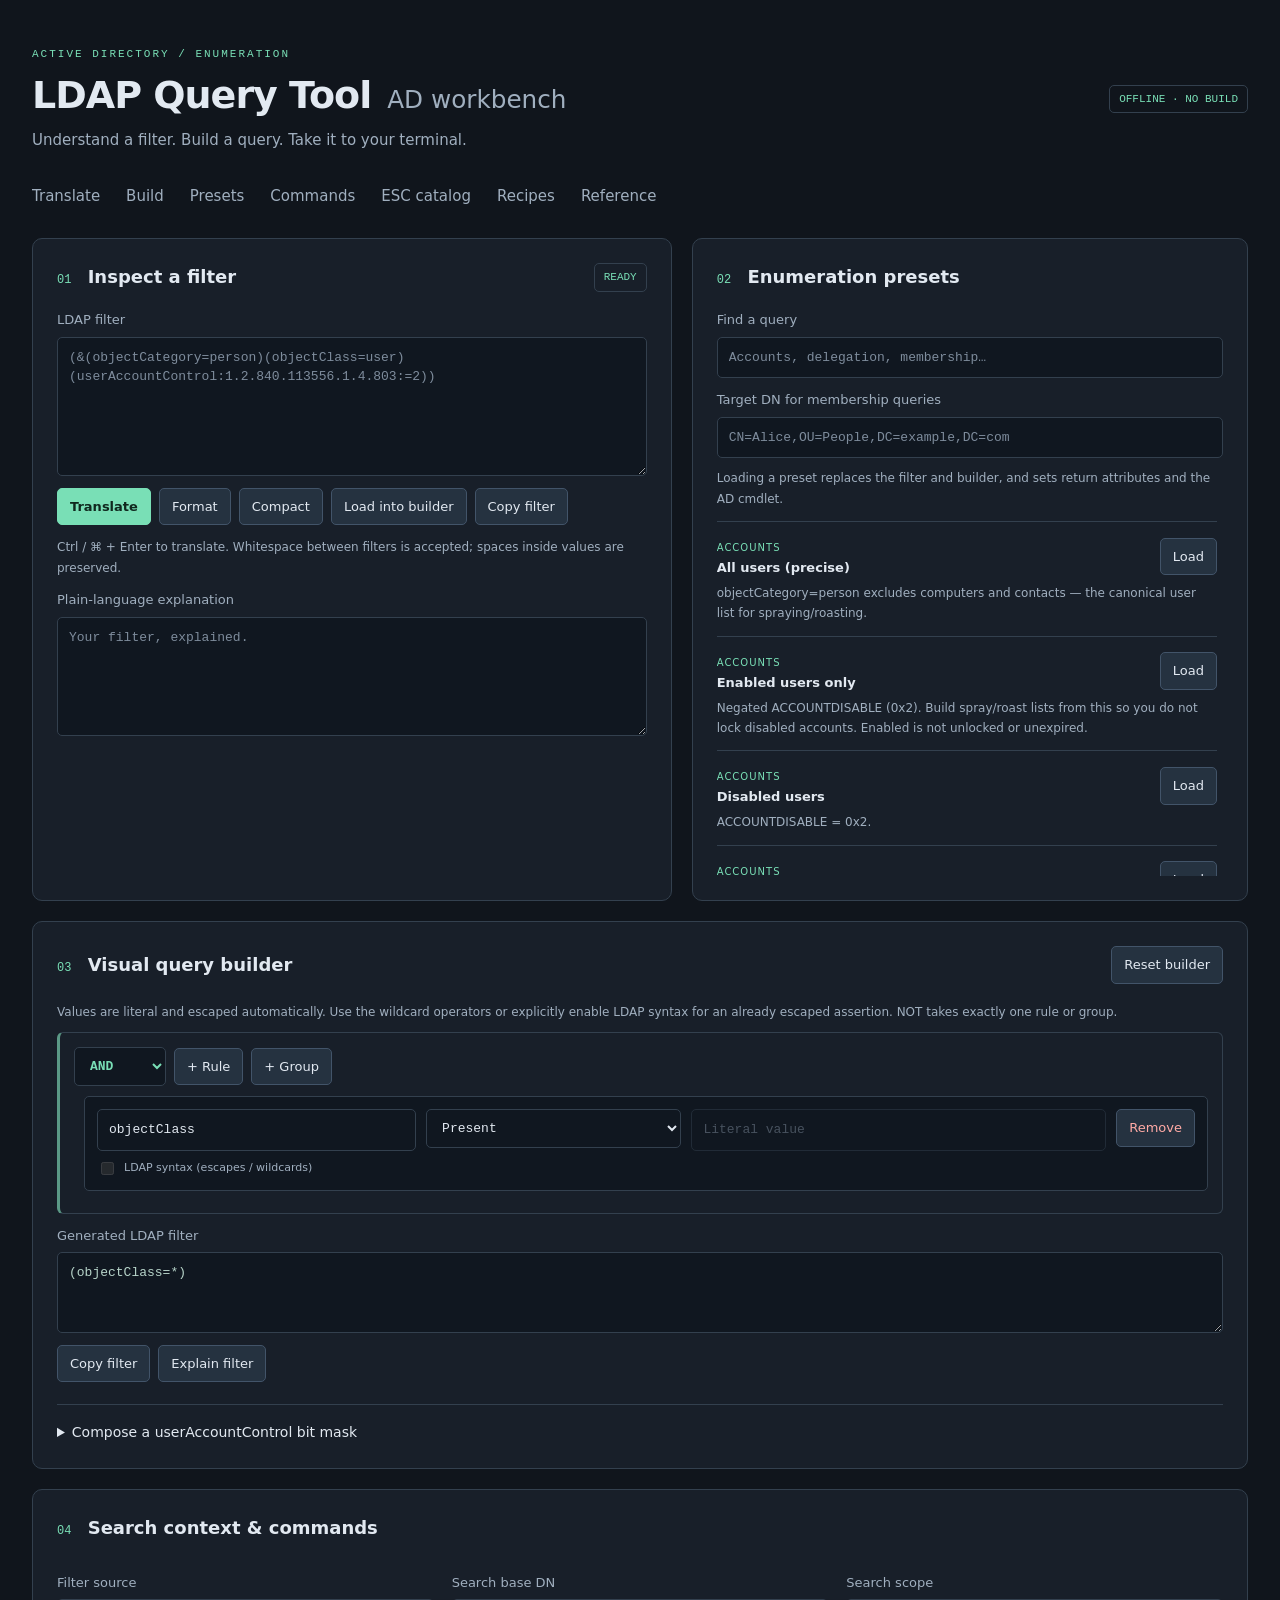
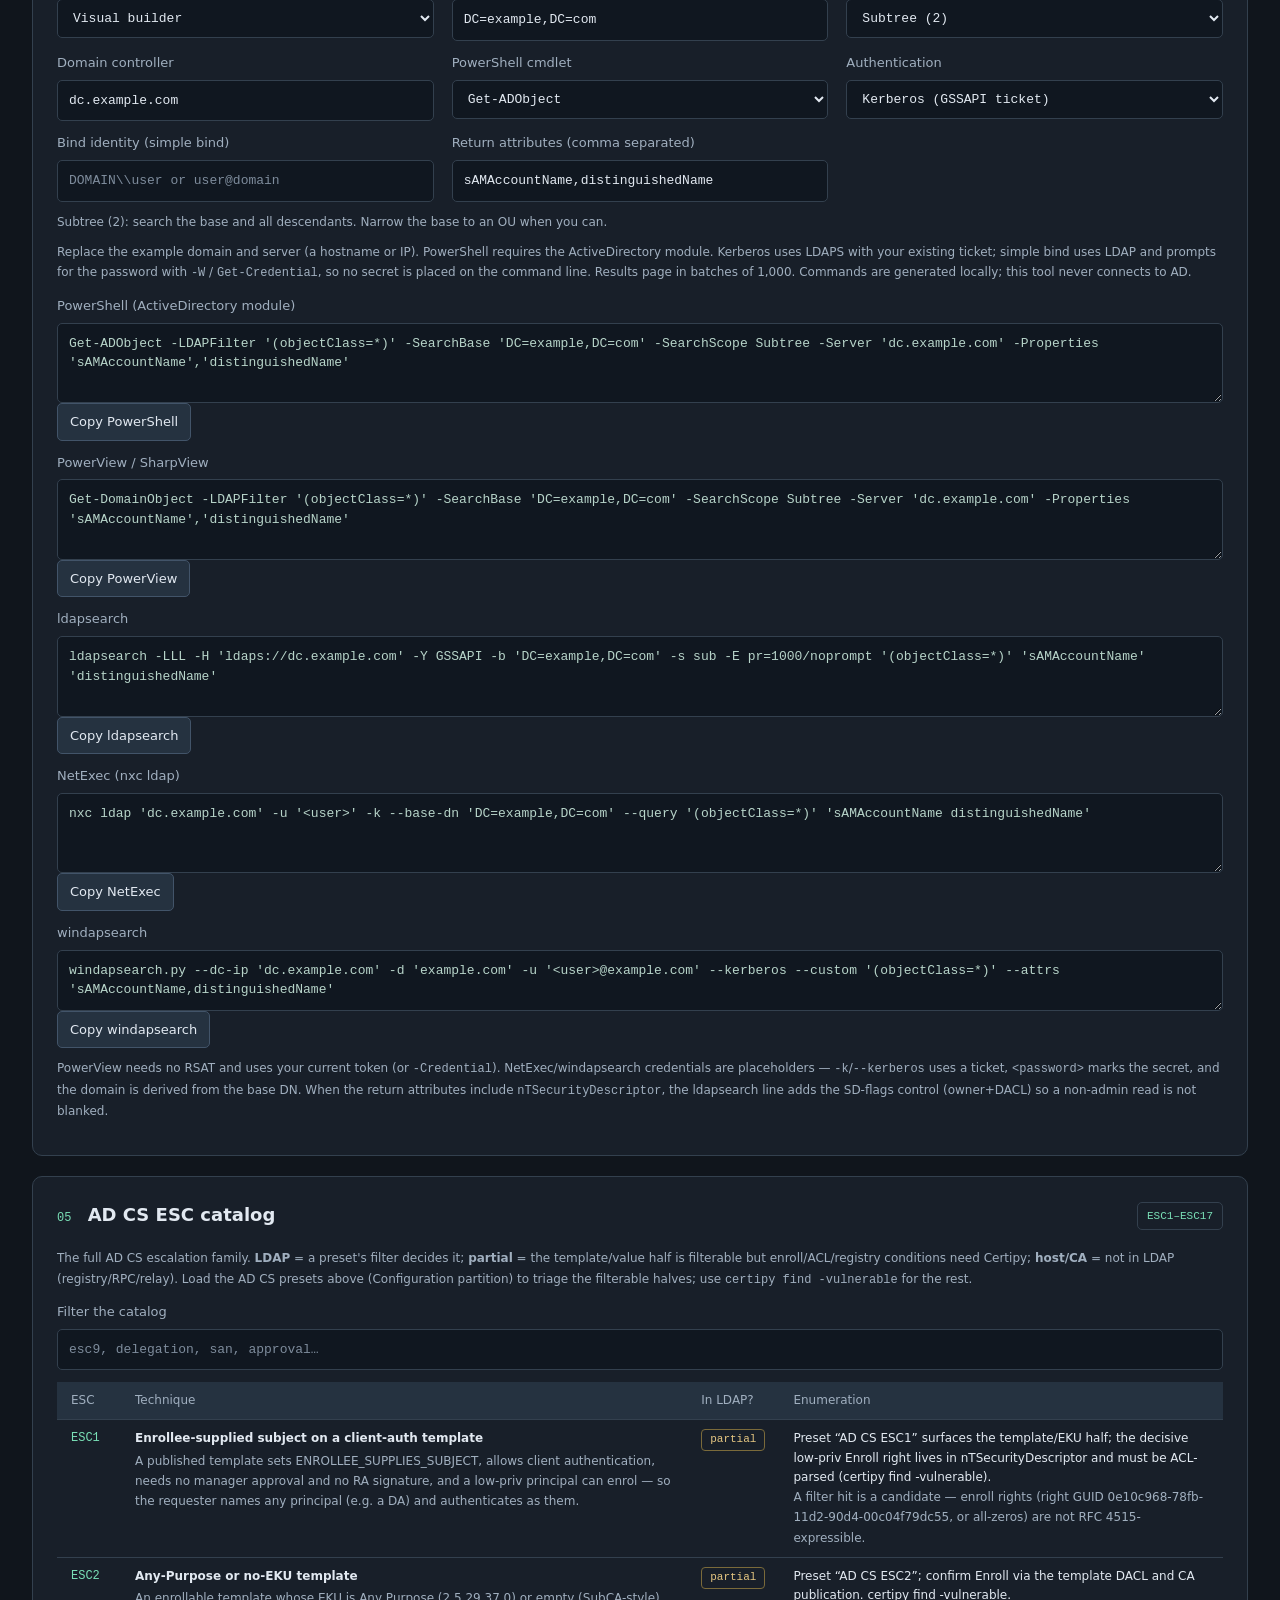
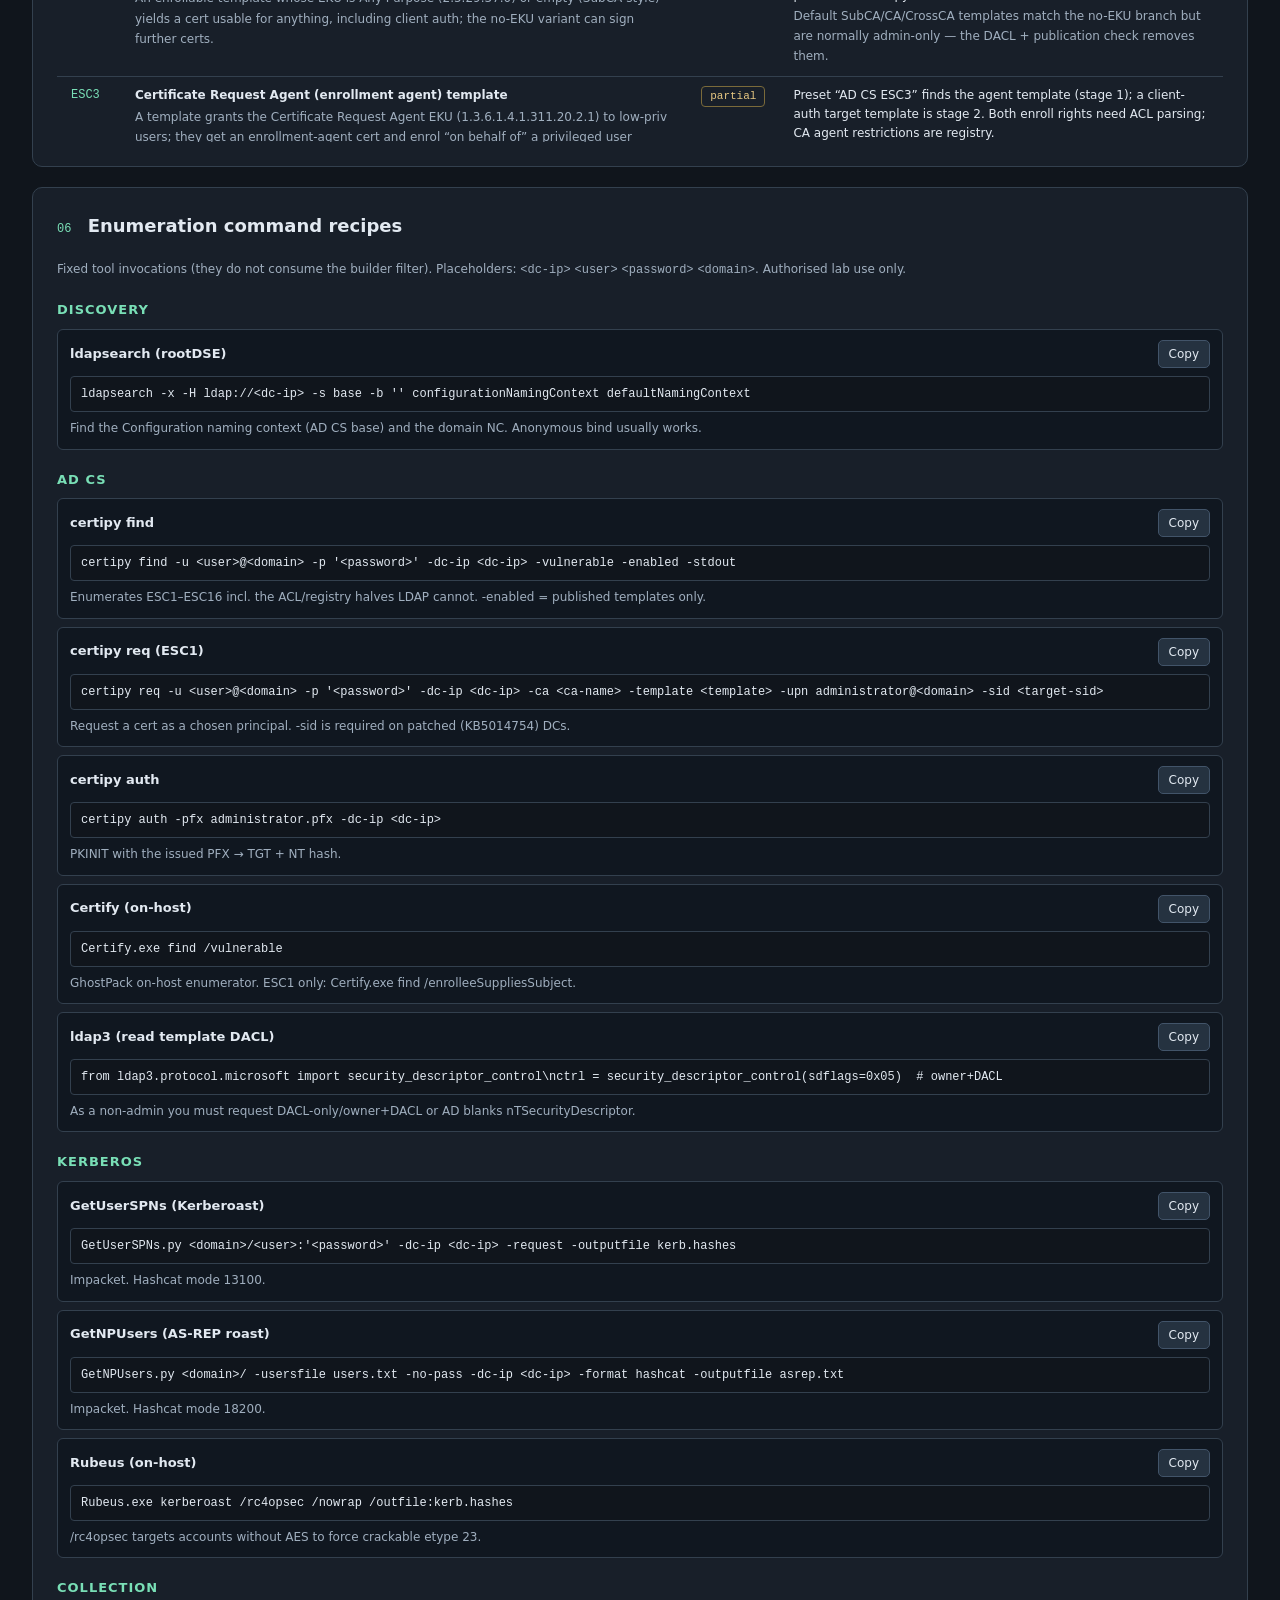
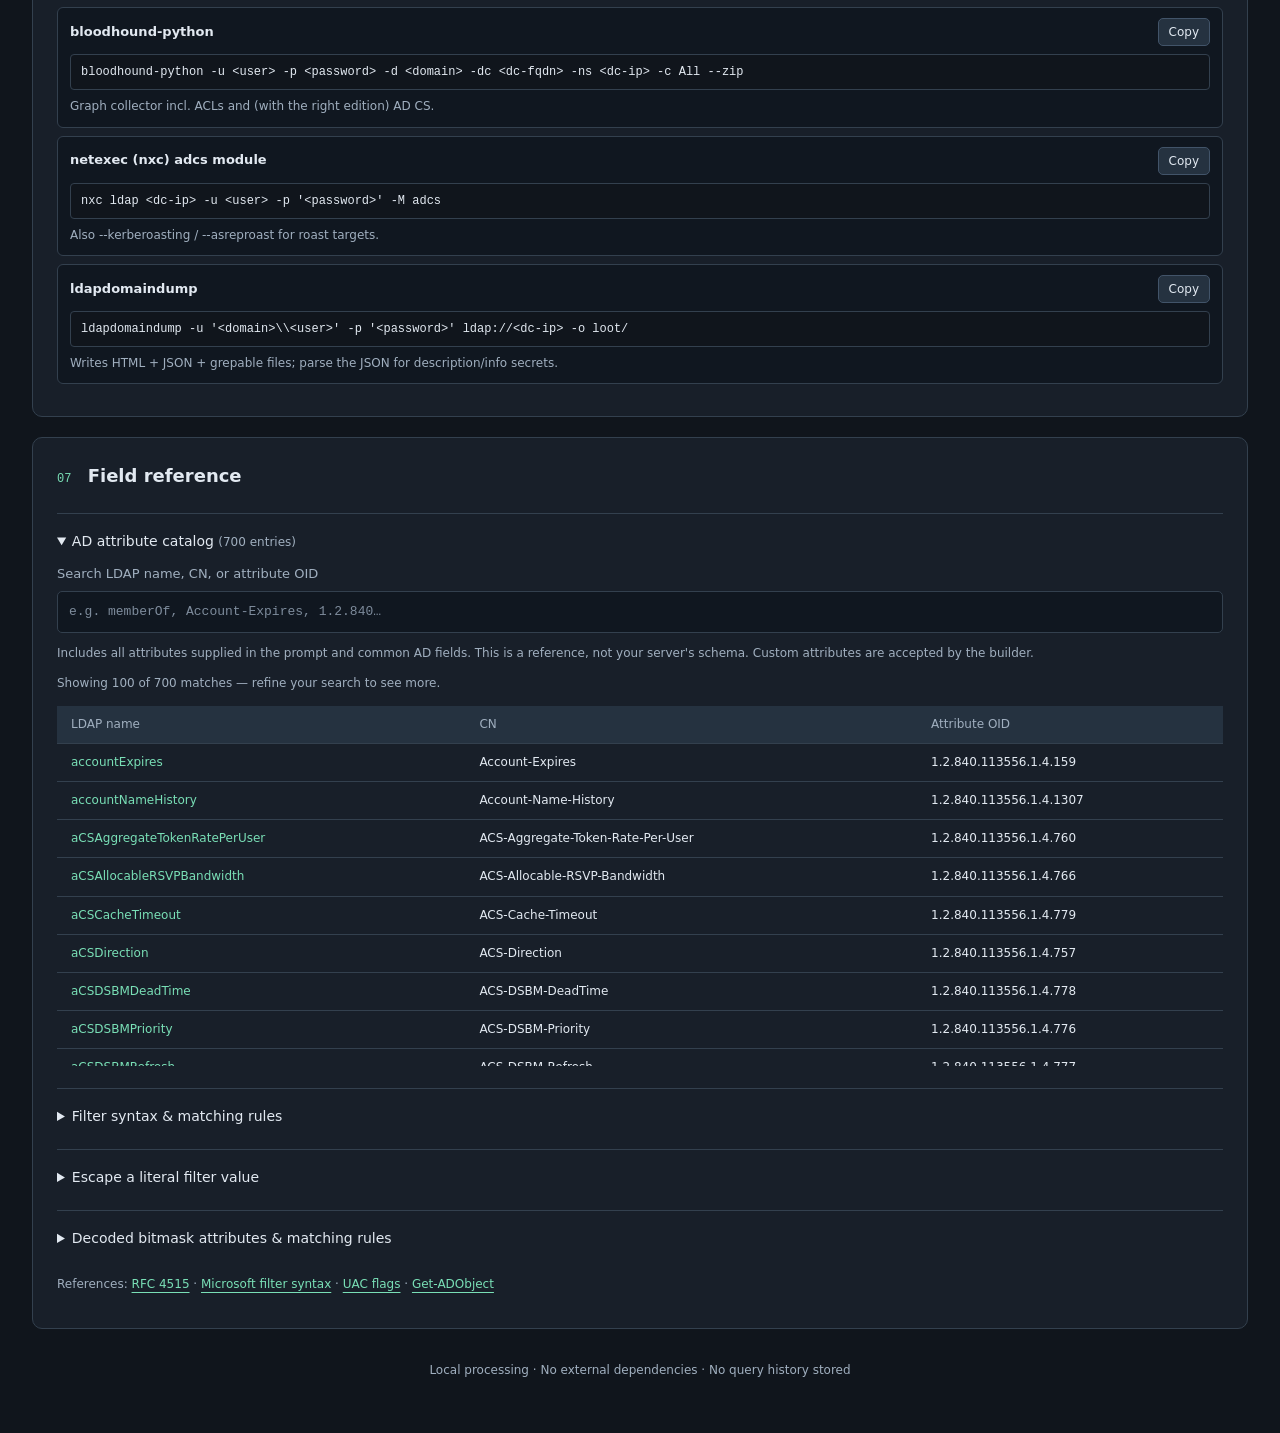
==== commit c4ac5e46: "feat: full AD CS ESC1-ESC17 catalog, expanded presets, 5th toolchain Driven by multi-agent research " ====
--- a/index.html
+++ b/index.html
@@ -13,7 +13,7 @@
         <div><p class="eyebrow">ACTIVE DIRECTORY / ENUMERATION</p><h1>LDAP Query Tool<span>AD workbench</span></h1><p>Understand a filter. Build a query. Take it to your terminal.</p></div>
         <span class="badge">OFFLINE · NO BUILD</span>
     </header>
-    <nav aria-label="Workbench sections"><a href="#translator-section">Translate</a><a href="#builder-section">Build</a><a href="#presets-section">Presets</a><a href="#commands-section">Commands</a><a href="#reference-section">Reference</a></nav>
+    <nav aria-label="Workbench sections"><a href="#translator-section">Translate</a><a href="#builder-section">Build</a><a href="#presets-section">Presets</a><a href="#commands-section">Commands</a><a href="#adcs-section">ESC catalog</a><a href="#recipes-section">Recipes</a><a href="#reference-section">Reference</a></nav>
     <div class="workspace">
         <section id="translator-section" class="card">
             <div class="section-title"><h2><span>01</span> Inspect a filter</h2><span id="filter-status" class="badge">READY</span></div>
@@ -68,10 +68,22 @@
         <label for="powerview-output">PowerView / SharpView</label><textarea id="powerview-output" rows="3" readonly></textarea><button data-copy="powerview-output">Copy PowerView</button>
         <label for="ldapsearch-output">ldapsearch</label><textarea id="ldapsearch-output" rows="3" readonly></textarea><button data-copy="ldapsearch-output">Copy ldapsearch</button>
         <label for="netexec-output">NetExec (nxc ldap)</label><textarea id="netexec-output" rows="3" readonly></textarea><button data-copy="netexec-output">Copy NetExec</button>
-        <p class="hint">PowerView needs no RSAT and uses your current token (or <code>-Credential</code>). NetExec credentials are placeholders — <code>-k</code> uses a Kerberos ticket, and <code>&lt;password&gt;</code> marks where to supply the secret. The <code>--query</code> attributes are space-separated.</p>
+        <label for="windapsearch-output">windapsearch</label><textarea id="windapsearch-output" rows="2" readonly></textarea><button data-copy="windapsearch-output">Copy windapsearch</button>
+        <p class="hint">PowerView needs no RSAT and uses your current token (or <code>-Credential</code>). NetExec/windapsearch credentials are placeholders — <code>-k</code>/<code>--kerberos</code> uses a ticket, <code>&lt;password&gt;</code> marks the secret, and the domain is derived from the base DN. When the return attributes include <code>nTSecurityDescriptor</code>, the ldapsearch line adds the SD-flags control (owner+DACL) so a non-admin read is not blanked.</p>
+    </section>
+    <section id="adcs-section" class="card">
+        <div class="section-title"><h2><span>05</span> AD CS ESC catalog</h2><span class="badge">ESC1–ESC17</span></div>
+        <p class="hint">The full AD CS escalation family. <b>LDAP</b> = a preset's filter decides it; <b>partial</b> = the template/value half is filterable but enroll/ACL/registry conditions need Certipy; <b>host/CA</b> = not in LDAP (registry/RPC/relay). Load the AD CS presets above (Configuration partition) to triage the filterable halves; use <code>certipy find -vulnerable</code> for the rest.</p>
+        <label for="esc-search">Filter the catalog</label><input id="esc-search" type="search" placeholder="esc9, delegation, san, approval…">
+        <div class="table-scroll"><table><thead><tr><th>ESC</th><th>Technique</th><th>In&nbsp;LDAP?</th><th>Enumeration</th></tr></thead><tbody id="esc-catalog"></tbody></table></div>
+    </section>
+    <section id="recipes-section" class="card">
+        <div class="section-title"><h2><span>06</span> Enumeration command recipes</h2></div>
+        <p class="hint">Fixed tool invocations (they do not consume the builder filter). Placeholders: <code>&lt;dc-ip&gt;</code> <code>&lt;user&gt;</code> <code>&lt;password&gt;</code> <code>&lt;domain&gt;</code>. Authorised lab use only.</p>
+        <div id="recipe-list"></div>
     </section>
     <section id="reference-section" class="card">
-        <div class="section-title"><h2><span>05</span> Field reference</h2></div>
+        <div class="section-title"><h2><span>07</span> Field reference</h2></div>
         <details open><summary>AD attribute catalog <span id="attribute-count"></span></summary>
             <label for="attribute-search">Search LDAP name, CN, or attribute OID</label><input id="attribute-search" type="search" placeholder="e.g. memberOf, Account-Expires, 1.2.840…">
             <p class="hint">Includes all attributes supplied in the prompt and common AD fields. This is a reference, not your server's schema. Custom attributes are accepted by the builder.</p>
@@ -131,6 +143,6 @@
         <div class="extensible-options" hidden><input type="text" class="rule-oid" list="matching-rules" placeholder="Matching rule OID or name" aria-label="Matching rule" spellcheck="false"><label class="check"><input type="checkbox" class="rule-dn">Include DN attributes (:dn)</label></div>
     </div></div>
 </template>
-<script src="ldap.js"></script><script src="attributes.js"></script><script src="presets.js"></script><script src="app.js"></script>
+<script src="ldap.js"></script><script src="attributes.js"></script><script src="presets.js"></script><script src="adcs-reference.js"></script><script src="app.js"></script>
 </body>
 </html>
--- a/styles.css
+++ b/styles.css
@@ -71,6 +71,20 @@
 td:first-child { color: var(--accent); }
 code { font-family: ui-monospace, monospace; }
 .sources { margin-top: 24px; }
+.tag { display: inline-block; padding: 2px 8px; border-radius: 4px; font: 11px/1.4 monospace; border: 1px solid var(--line); white-space: nowrap; }
+.tag-yes { color: var(--accent); border-color: #3c7; }
+.tag-partial { color: #e6c782; border-color: #7a6a3a; }
+.tag-no { color: var(--muted); }
+.esc-title { font-weight: 600; margin-bottom: 2px; }
+#esc-catalog td { vertical-align: top; }
+#esc-catalog td:first-child { color: var(--accent); font-family: monospace; white-space: nowrap; }
+.recipe-group { margin: 20px 0 6px; font-size: 13px; color: var(--accent); text-transform: uppercase; letter-spacing: 1px; }
+.recipe { border: 1px solid var(--line); border-radius: 6px; padding: 10px 12px; margin: 8px 0; background: var(--input); }
+.recipe-head { display: flex; align-items: center; justify-content: space-between; gap: 10px; }
+.recipe-head strong { font-size: 13px; }
+.copy-recipe { padding: 4px 10px; font-size: 12px; }
+.recipe pre { margin: 8px 0 6px; padding: 8px 10px; background: var(--bg); border: 1px solid var(--line); border-radius: 4px; overflow-x: auto; font: 12px/1.5 ui-monospace, monospace; white-space: pre-wrap; overflow-wrap: anywhere; }
+.recipe p { margin: 0; }
 #copy-status:not(:empty) { position: fixed; bottom: 20px; right: 20px; max-width: 90vw; padding: 12px 20px; border: 1px solid var(--accent); background: var(--card); border-radius: 6px; box-shadow: 0 5px 25px #0008; }
 footer { text-align: center; color: var(--muted); font-size: 12px; padding: 12px; }
 @media (max-width: 1050px) { .workspace { grid-template-columns: 1fr; } .form-grid { grid-template-columns: 1fr 1fr; } }
